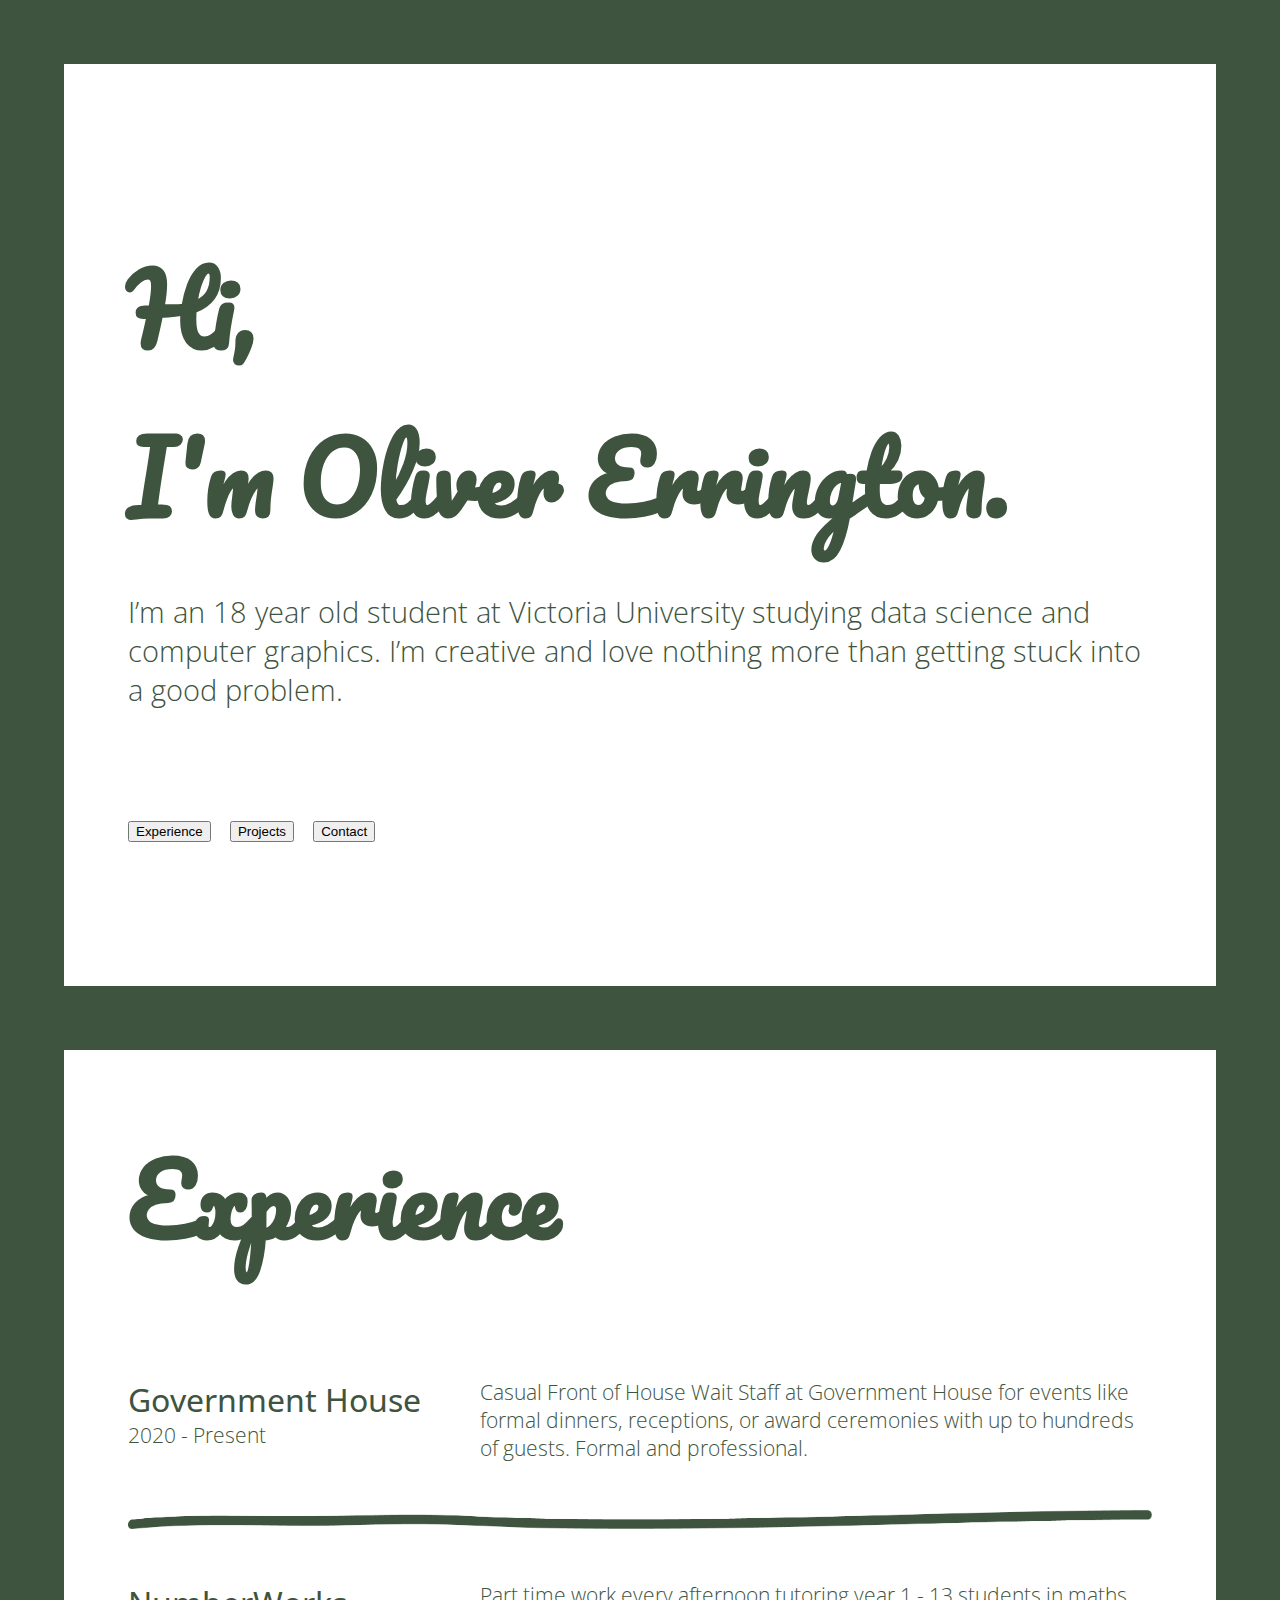
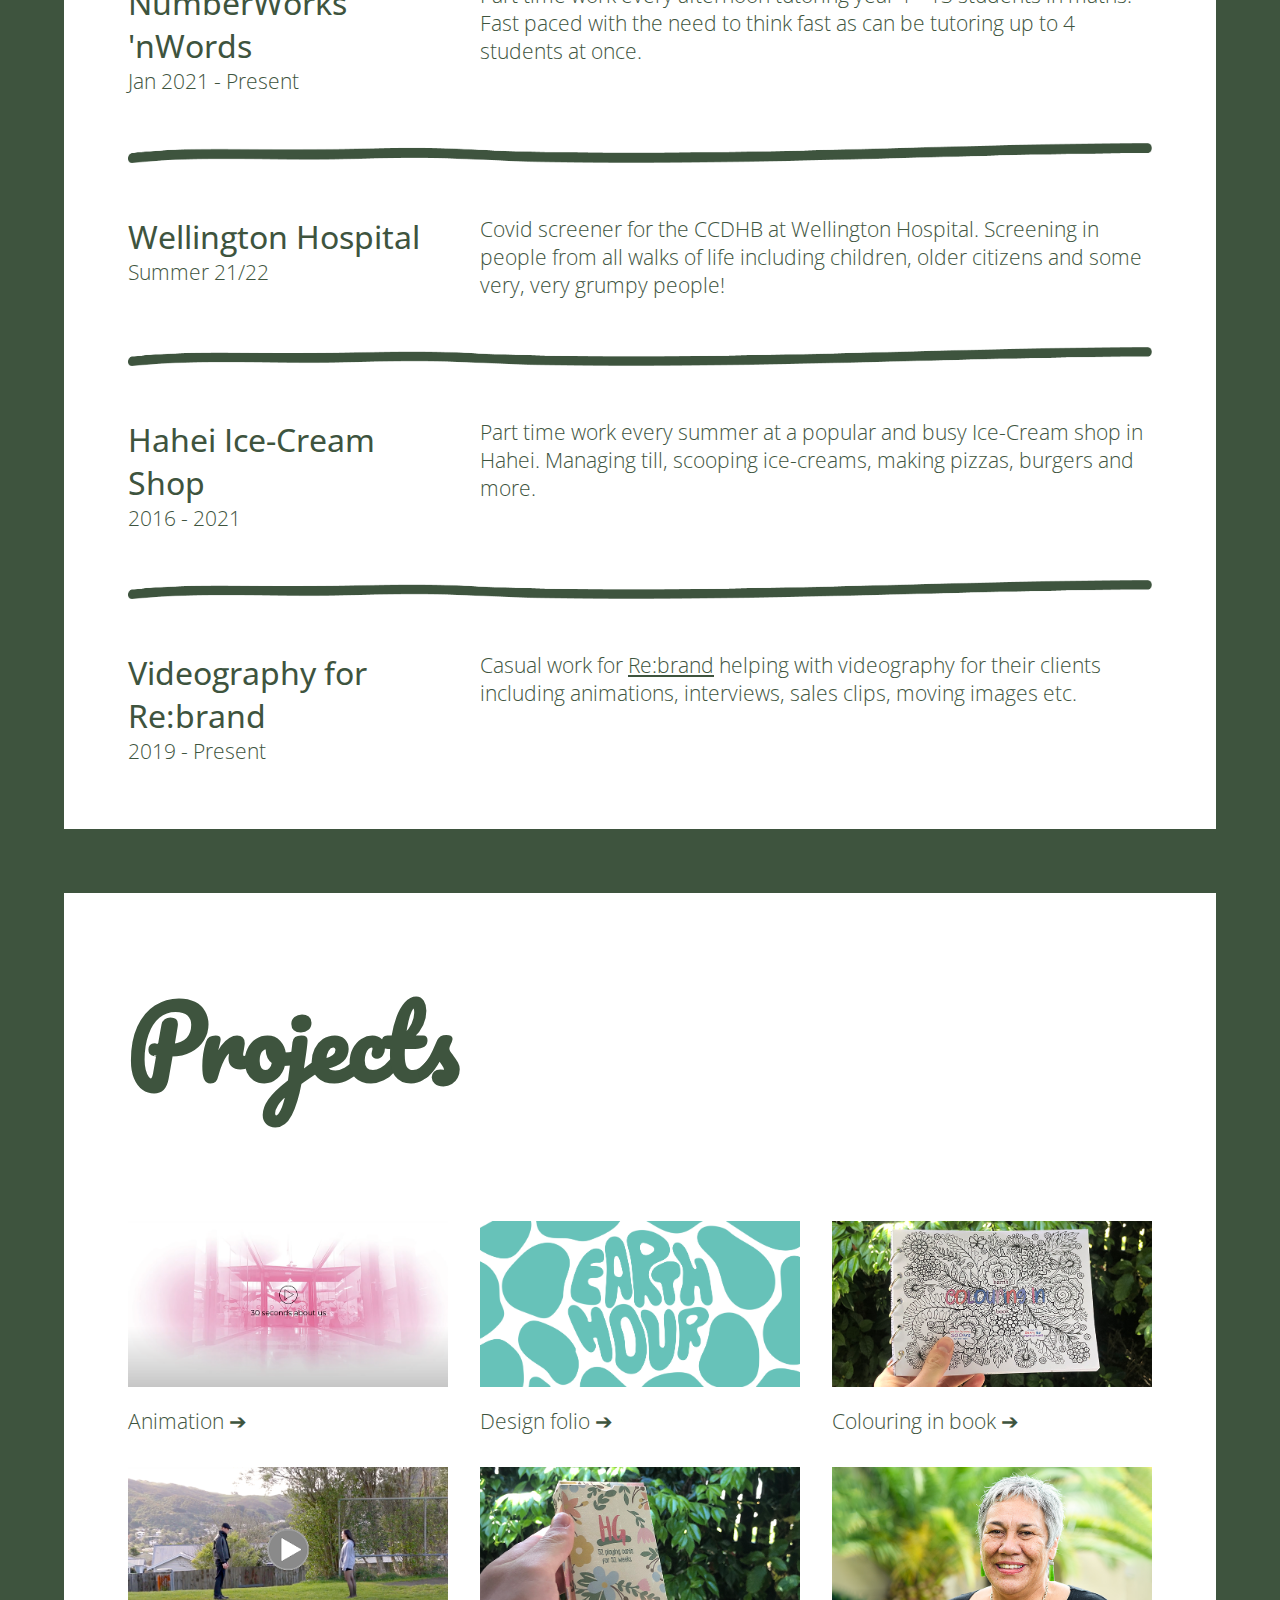
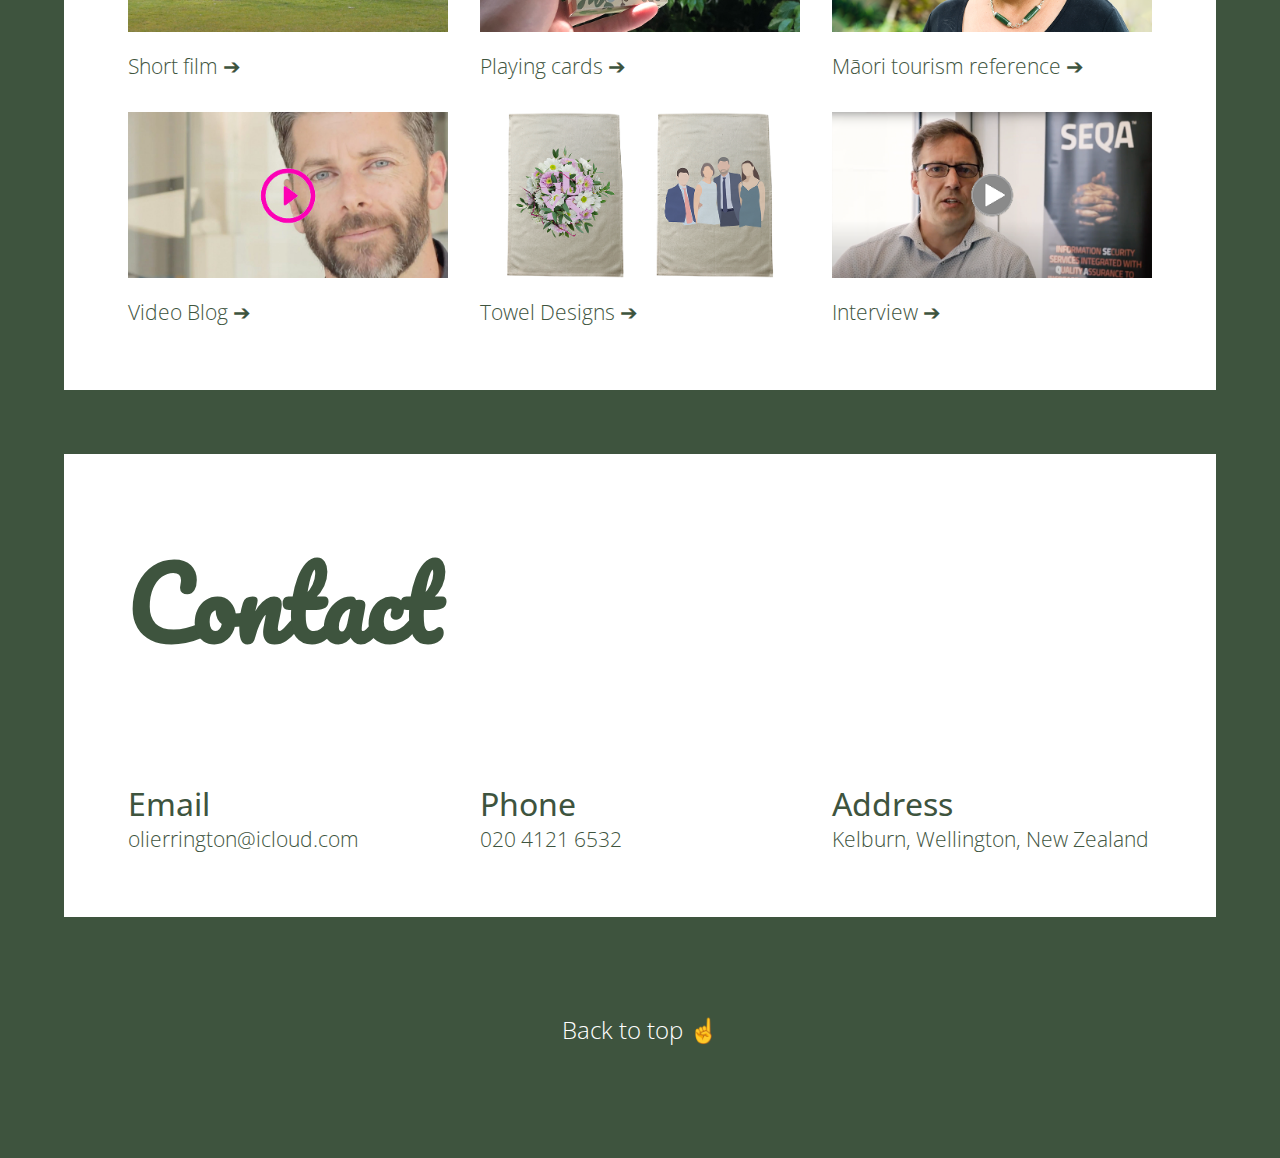
==== index.html @ 55422754 "Update index.html" ====
<!DOCTYPE html>
<html lang="en-nz">

<head>
	<meta charset="utf-8">
	<title>Oliver Errington</title>
	<meta name="author" content="Oliver Errington">
	<meta name="description" content="Oliver Errington's portfolio.">
	<meta name="viewport" content="width=device-width, initial-scale=1.0">
	<link rel="stylesheet" href="style.css">
	<link rel="icon" type="image/png" href="/images/favicon.png">
	<link href="https://fonts.googleapis.com/css2?family=Open+Sans:wght@300;700&family=Pacifico&display=swap" rel="stylesheet">
	<meta name="theme-color" content="#3E543E"/>
</head>

<body #top>
	<div id="intro" class="grid-container">
		<div class="welcome grid-item grid-col-span-3">
			<h1>Hi,<br>I'm Oliver Errington.</h1>
		</div>
		
		<div class="about grid-item grid-col-span-3">
			<h3>I’m an 18 year old student at Victoria University studying data science and computer graphics. I’m creative and love nothing more than getting stuck into a good problem.</h3>
		</div>
		
		<div class="break grid-item grid-col-span-3">
			&nbsp;
		</div>
		
		<div class="buttons grid-item grid-col-span-3">
			<button onclick="window.location.href='#experience'">Experience</button>
			<button onclick="window.location.href='https://olierrington.github.io/#projects'">Projects</button>
			<button onclick="window.location.href='/page2'">Contact</button>
		</div>
		
<!--
		<div class="buttons grid-item grid-col-span-3">
			<a href="#experience"><img alt="Button to Experience" src="images/Asset%201.png"></a>
			<a href="#projects"><img alt="Button to Projects" src="images/Asset%202.png"></a>
			<a href="#contact"><img alt="Button to C" src="images/Asset%203.png"></a>
		</div>
-->
		
		<div class="break grid-item grid-col-span-3">
			&nbsp;
		</div>
		
	</div>
	
	<div id="experience" class="grid-container">
		<div class="title grid-item grid-col-span-3">
			<h1>Experience</h1>
		</div>
		
		<div class="company grid-item">
			<h2>Government House</h2>
			<p>2020 - Present</p>
		</div>
		
		<div class="description grid-item grid-col-span-2">
			<p>Casual Front of House Wait Staff at Government House for events like formal dinners, receptions, or award ceremonies with up to hundreds of guests. Formal and professional.</p>
		</div>
		
		<div class="experience-divider grid-item grid-col-span-3">
			<img src="images/Asset%204.png" alt="">
		</div>
		
		<div class="company grid-item">
			<h2>NumberWorks<wbr>'nWords</h2>
			<p>Jan 2021 - Present</p>
		</div>
		
		<div class="description grid-item grid-col-span-2">
			<p>Part time work every afternoon tutoring year 1 - 13 students in maths. Fast paced with the need to think fast as can be tutoring up to 4 students at once.</p>
		</div>
		
		<div class="experience-divider grid-item grid-col-span-3">
			<img src="images/Asset%204.png" alt="">
		</div>
		
		<div class="company grid-item">
			<h2>Wellington Hospital</h2>
			<p>Summer 21/22</p>
		</div>
		
		<div class="description grid-item grid-col-span-2">
			<p>Covid screener for the CCDHB at Wellington Hospital. Screening in people from all walks of life including children, older citizens and some very, very grumpy people!</p>
		</div>
		
		<div class="experience-divider grid-item grid-col-span-3">
			<img src="images/Asset%204.png" alt="">
		</div>
		
		<div class="company grid-item">
			<h2>Hahei Ice-<wbr>Cream Shop</h2>
			<p>2016 - 2021</p>
		</div>
		
		<div class="description grid-item grid-col-span-2">
			<p>Part time work every summer at a popular and busy Ice-Cream shop in Hahei. Managing till, scooping ice-creams, making pizzas, burgers and more.</p>
		</div>
		
		<div class="experience-divider grid-item grid-col-span-3">
			<img src="images/Asset%204.png" alt="">
		</div>
		
		<div class="company grid-item">
			<h2>Videography for Re:brand</h2>
			<p>2019 - Present</p>
		</div>
		
		<div class="description grid-item grid-col-span-2">
			<p>Casual work for <a href="https://rebrand.co.nz" target="_blank" class="link">Re:brand</a> helping with videography for their clients including animations, interviews, sales clips, moving images etc.</p>
		</div>
		
	</div>
	
	<div id="projects" class="grid-container">
		<div class="title grid-item grid-col-span-3">
			<h1>Projects</h1>
		</div>
		
		<div class="project grid-item" onclick="location.href='animation.html';">
			<img src="images/rebrand/dsafgdsa.png">
			<p>Animation &#10132;</p>
		</div>
		
		<div class="project grid-item" onclick="location.href='design-folio.html';">
			<img src="images/design/Untitled-1-01.png">
			<p>Design folio &#10132;</p>
		</div>
		
		<div class="project grid-item" onclick="location.href='colouring-in-book.html';">
			<img src="images/book/dsfads.png">
			<p>Colouring in book &#10132;</p>
		</div>
		
		<div class="project grid-item" onclick="location.href='short-film.html';">
			<img src="images/film/tfyguhj.png">
			<p>Short film &#10132;</p>
		</div>
		
		<div class="project grid-item" onclick="location.href='playing-cards.html';">
			<img src="images/cards/sdtfdsafas.png">
			<p>Playing cards &#10132;</p>
		</div>
		
		<div class="project grid-item" onclick="location.href='maori-tourism.html';">
			<img src="images/maori/adsfads.png">
			<p>Māori tourism reference &#10132;</p>
		</div>
		
		<div class="project grid-item" onclick="location.href='video-blog.html';">
			<img src="images/blog/ftcygvhjbk.png">
			<p>Video Blog &#10132;</p>
		</div>
		
		<div class="project grid-item" onclick="location.href='towel-designs.html';">
			<img src="images/towels/dhfsga.png">
			<p>Towel Designs &#10132;</p>
		</div>
		
		<div class="project grid-item" onclick="location.href='interview.html';">
			<img src="images/seqa/fdghjk.png">
			<p>Interview &#10132;</p>
		</div>
		
	</div>
	
	<div id="contact" class="grid-container">
		<div class="title grid-item grid-col-span-3">
			<h1>Contact</h1>
		</div>
		
		<div class="contact-item grid-item">
			<h2>Email</h2>
			<a href="mailto:olierrington@icloud.com"><p>olierrington@icloud.com</p></a>
		</div>
		
		<div class="contact-item grid-item">
			<h2>Phone</h2>
			<a href="tel:02041216532"><p>020 4121 6532</p></a>
		</div>
		
		<div class="contact-item grid-item">
			<h2>Address</h2>
			<a href="https://maps.google.com/maps?q=Kelburn,+Wellington"><p>Kelburn, Wellington, New Zealand</p></a>
		</div>
		
		
		
	</div>
	
	<footer>
		<div>
			<a href="#top"><p>Back to top &#9757;</p></a>
		</div>
	</footer>
</body>

</html>
---- style.css ----
:root {
	--accent-color: #3E543E;
}

* {
	scroll-behavior: smooth;
	margin: 0;
	box-sizing: border-box;
}

body {
	background-color: var(--accent-color);
	padding: 4rem;
}

h2, h3, p {
	font-family: 'Open Sans', sans-serif;
}

h1, h2, h3, p {
	color: var(--accent-color);
}

h1 {
	font-size: 3.5rem;
	margin: 0;
	font-family: 'Pacifico', cursive;
}

h2 {
	font-size: 2rem;
	font-weight: 450;
	
}

h3 {
	font-size: 1.8rem;
	font-weight: 300;
}

p {
	font-size: 1.3rem;
	font-weight: 300;
}

a {
	text-decoration: none;
}

.link {
	text-decoration: underline;
	color: var(--accent-color);
}

.grid-container {
	background-color: white;
	margin: 0 auto 4rem auto;
	display: grid;
	padding: 4rem;
	gap: 2rem;
	max-width: 150rem;
}

.welcome {
	padding-top: 6rem;
}

.buttons {
	display: flex;
	flex-direction: column;
	gap: 1.2rem;
}

.buttons img {
	width: 12rem;
	transition: transform 0.1s ease-in-out 10ms;
}

.buttons img:hover {
	transform: translateY(-0.8rem);
}

.break {
	height: 3rem;
}

.title {
	padding-bottom: 4rem;
}

.experience-divider img {
	padding: 1rem 0 1rem 0;
	width: 100%;
}

.project {
	transition: transform 0.1s ease-in-out 10ms;
}

.project:hover {
	transform: scale(1.05);
	cursor: pointer;
}

.project img, .project-page img {
	width: 100%;
	transition: transform 0.1s ease-in-out 10ms;
}

.project-page img:hover {
	transform: scale(1.05);
}

.project p {
	margin-top: 1rem;
}


footer {
	text-align: center;
}

footer p {
	color: white;
	font-size: 1.5rem;
	padding: 2rem 0 3rem 0;
}

@media only screen and (min-width: 60rem) {
	.grid-container {
		grid-template-columns: 1fr 1fr 1fr;
	}
	
	.grid-col-span-2 {
		grid-column: span 2;
	}

	.grid-col-span-3 {
		grid-column: span 3;
	}
	
	.grid-row-span-2 {
		grid-row: span 2;
	}
	
	h1 {
		font-size: 6rem;
	}
	
	.buttons {
		flex-direction: row;
	}
	
}

@media only screen and (max-width: 36.25rem) {
	body {
		padding: 1.5rem;
	}
	
	h1 {
		font-size: 3rem;
	}
	
	h3 {
		font-size: 1.5rem;
	}
	
	p {
		font-size: 1.1rem;
	}
	
	.grid-container {
		padding: 1.5rem;
		margin: 0 auto 1.5rem auto;
	}
}
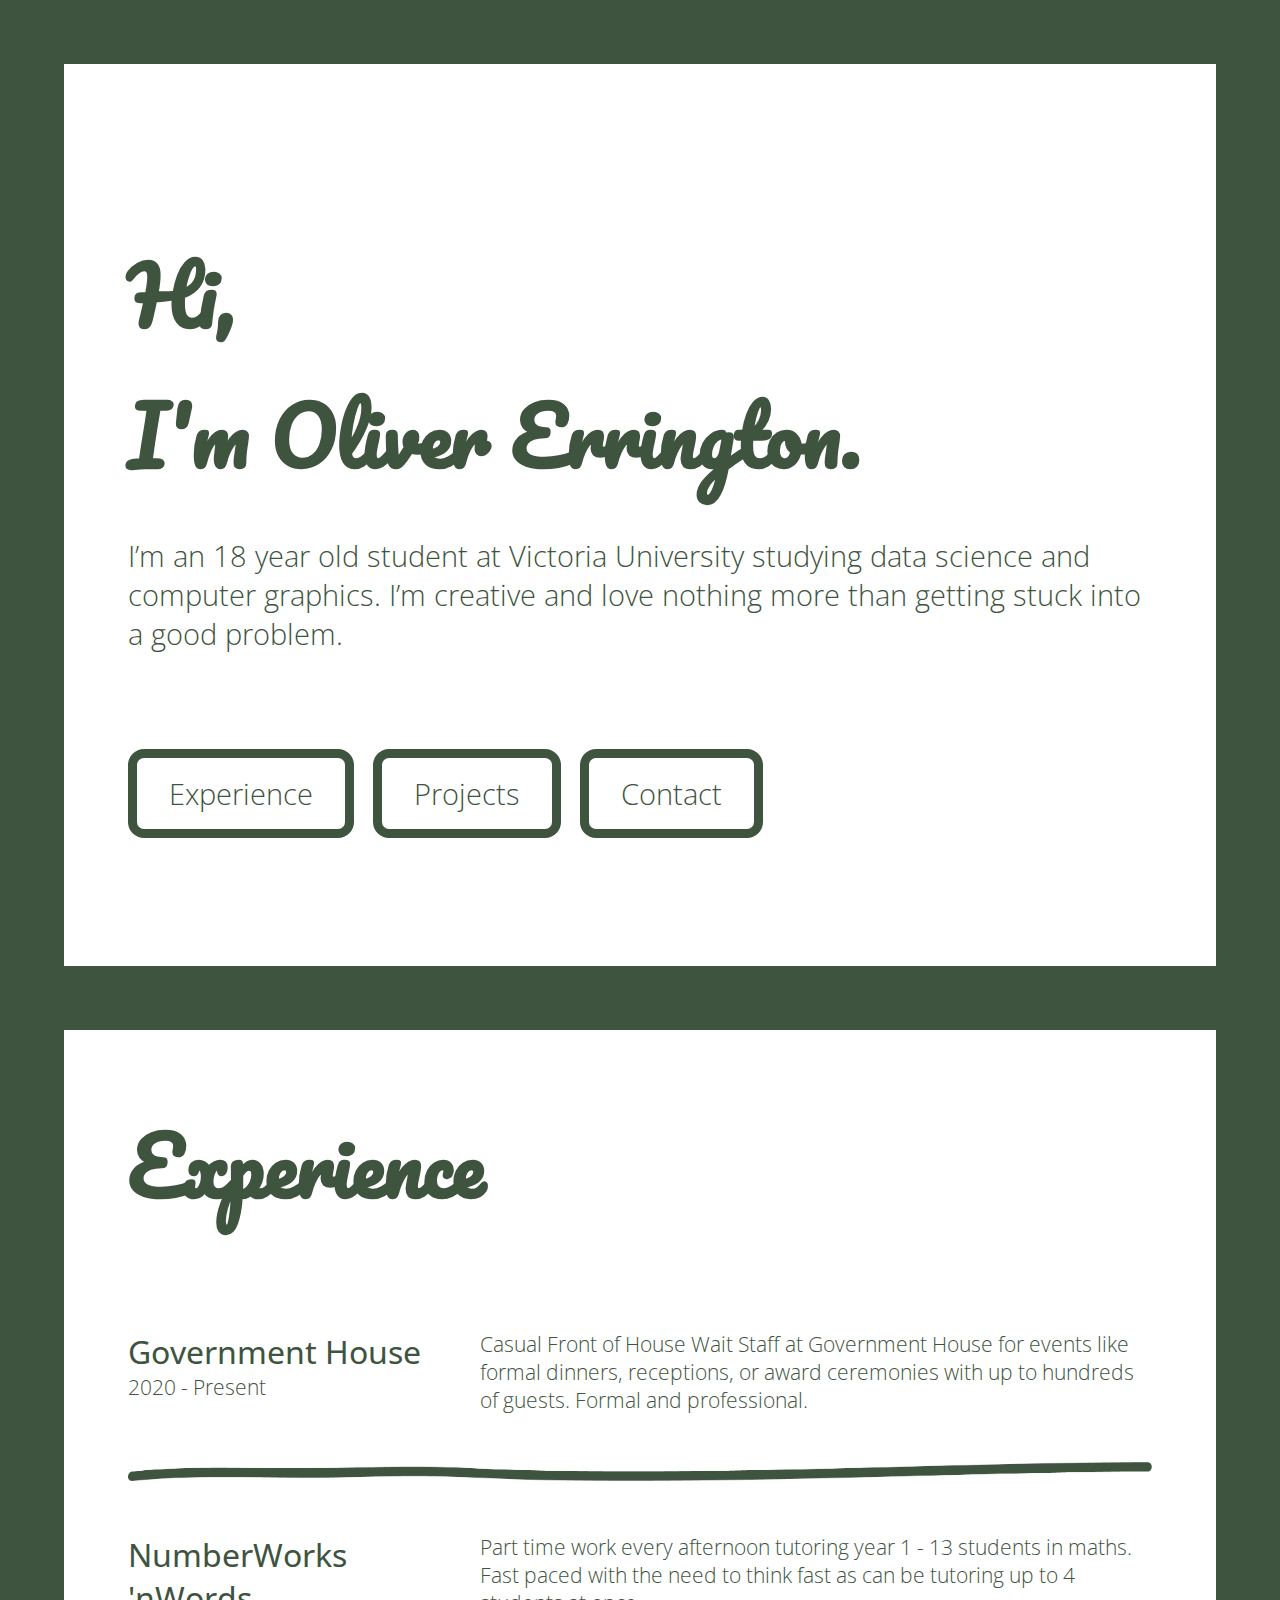
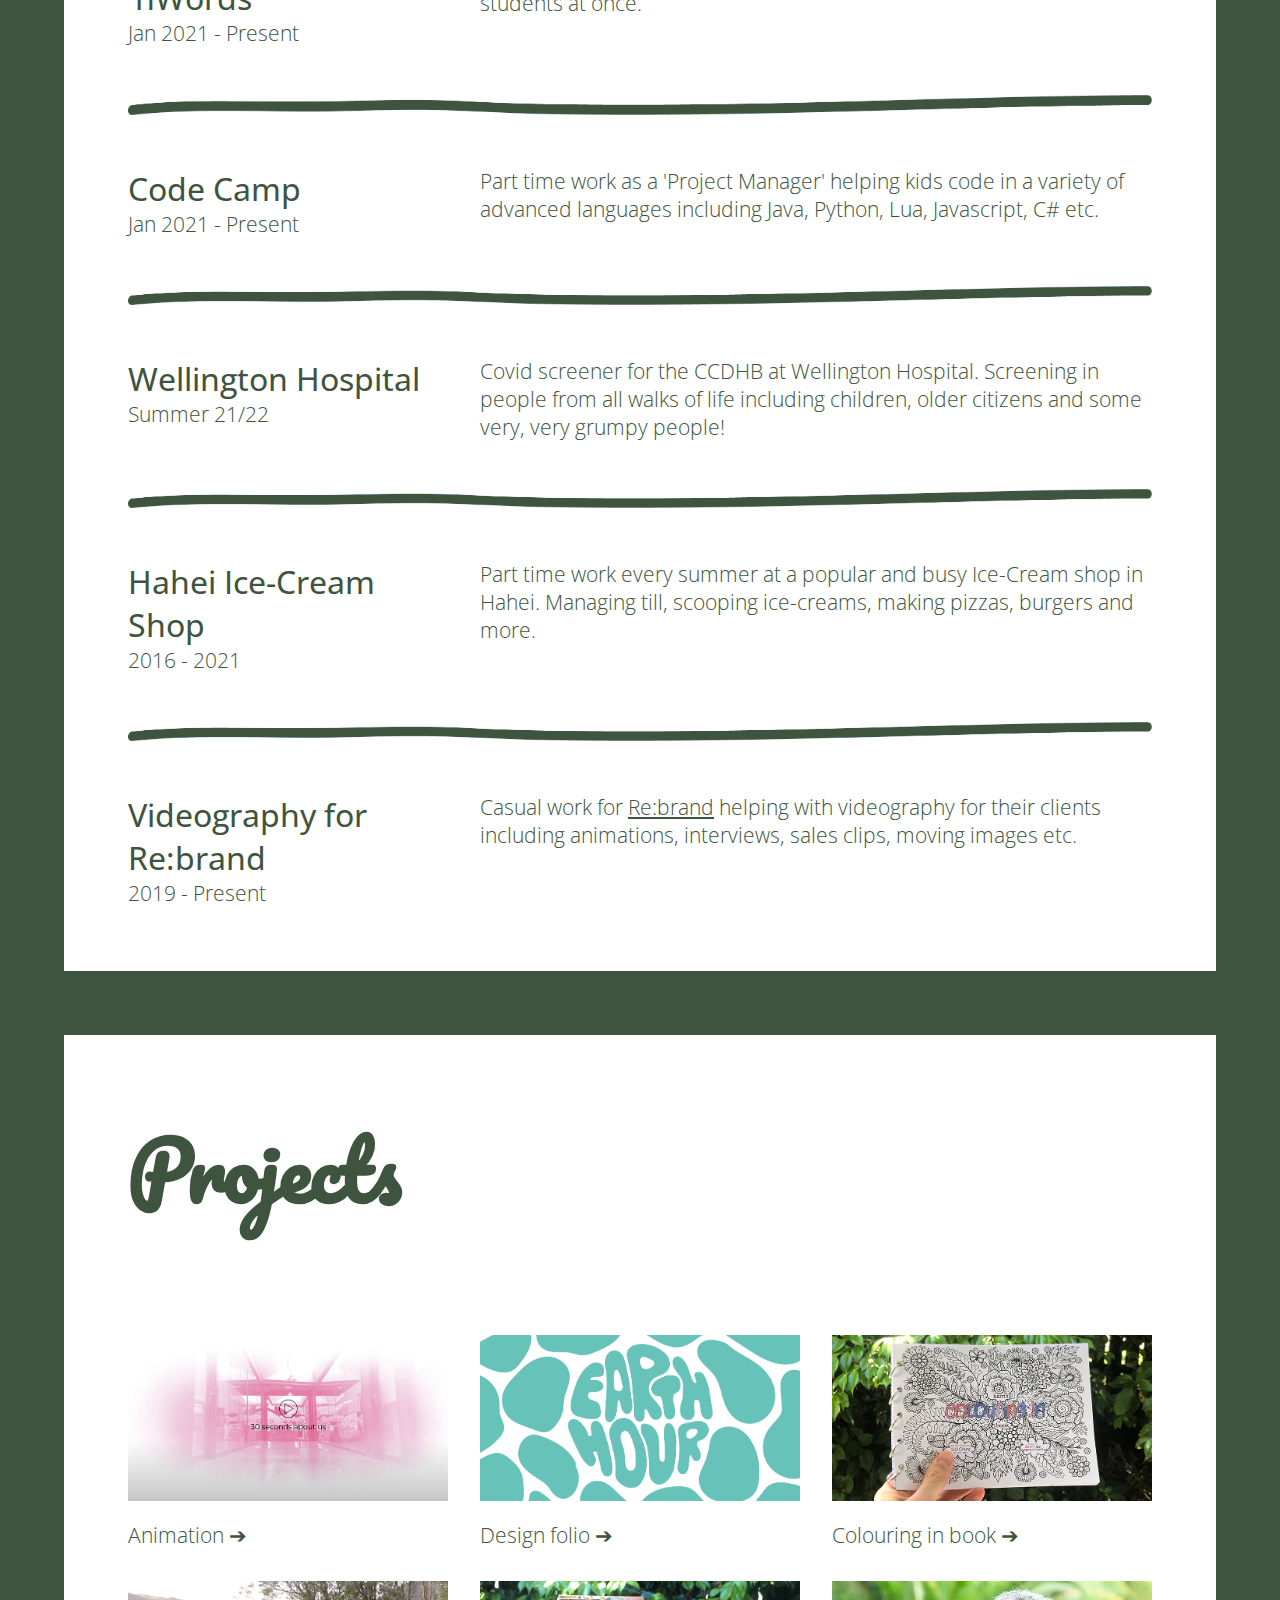
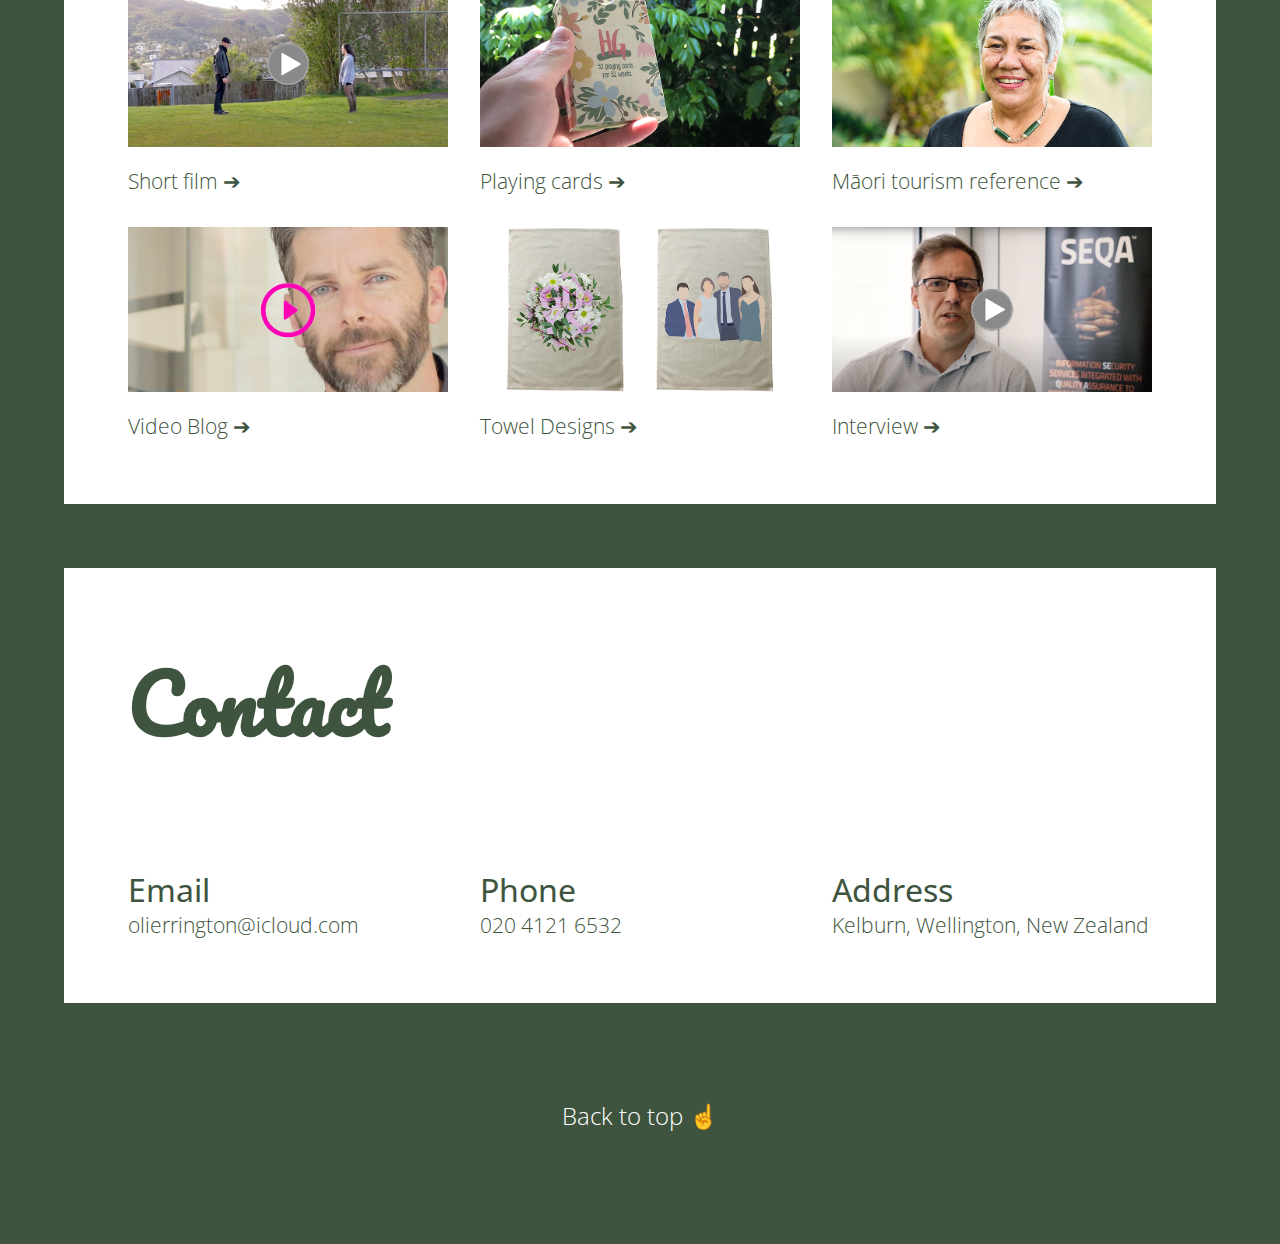
==== commit a4bf2729: "Update index.html" ====
--- a/index.html
+++ b/index.html
@@ -29,8 +29,8 @@
 		
 		<div class="buttons grid-item grid-col-span-3">
 			<button onclick="window.location.href='#experience'">Experience</button>
-			<button onclick="window.location.href='https://olierrington.github.io/#projects'">Projects</button>
-			<button onclick="window.location.href='/page2'">Contact</button>
+			<button onclick="window.location.href='#projects'">Projects</button>
+			<button onclick="window.location.href='#contact'">Contact</button>
 		</div>
 		
 <!--
@@ -79,6 +79,19 @@
 		</div>
 		
 		<div class="company grid-item">
+			<h2>Code Camp</h2>
+			<p>Jan 2021 - Present</p>
+		</div>
+		
+		<div class="description grid-item grid-col-span-2">
+			<p>Part time work as a 'Project Manager' helping kids code in a variety of advanced languages including Java, Python, Lua, Javascript, C# etc.</p>
+		</div>
+		
+		<div class="experience-divider grid-item grid-col-span-3">
+			<img src="images/Asset%204.png" alt="">
+		</div>
+		
+		<div class="company grid-item">
 			<h2>Wellington Hospital</h2>
 			<p>Summer 21/22</p>
 		</div>
--- a/style.css
+++ b/style.css
@@ -13,7 +13,7 @@
 	padding: 4rem;
 }
 
-h2, h3, p {
+h2, h3, p, button {
 	font-family: 'Open Sans', sans-serif;
 }
 
@@ -22,7 +22,7 @@
 }
 
 h1 {
-	font-size: 3.5rem;
+	font-size: 4rem;
 	margin: 0;
 	font-family: 'Pacifico', cursive;
 }
@@ -33,7 +33,7 @@
 	
 }
 
-h3 {
+h3, button {
 	font-size: 1.8rem;
 	font-weight: 300;
 }
@@ -65,6 +65,16 @@
 	padding-top: 6rem;
 }
 
+button {
+	background-color: white;
+	color: var(--accent-color);
+	padding: 1rem 2rem;
+	border-radius: 1rem;
+	border: 0.6rem solid var(--accent-color);
+	cursor: pointer;
+	
+}
+
 .buttons {
 	display: flex;
 	flex-direction: column;
@@ -76,12 +86,12 @@
 	transition: transform 0.1s ease-in-out 10ms;
 }
 
-.buttons img:hover {
+button:hover {
 	transform: translateY(-0.8rem);
 }
 
 .break {
-	height: 3rem;
+	height: 2rem;
 }
 
 .title {
@@ -144,7 +154,7 @@
 	}
 	
 	h1 {
-		font-size: 6rem;
+		font-size: 5rem;
 	}
 	
 	.buttons {
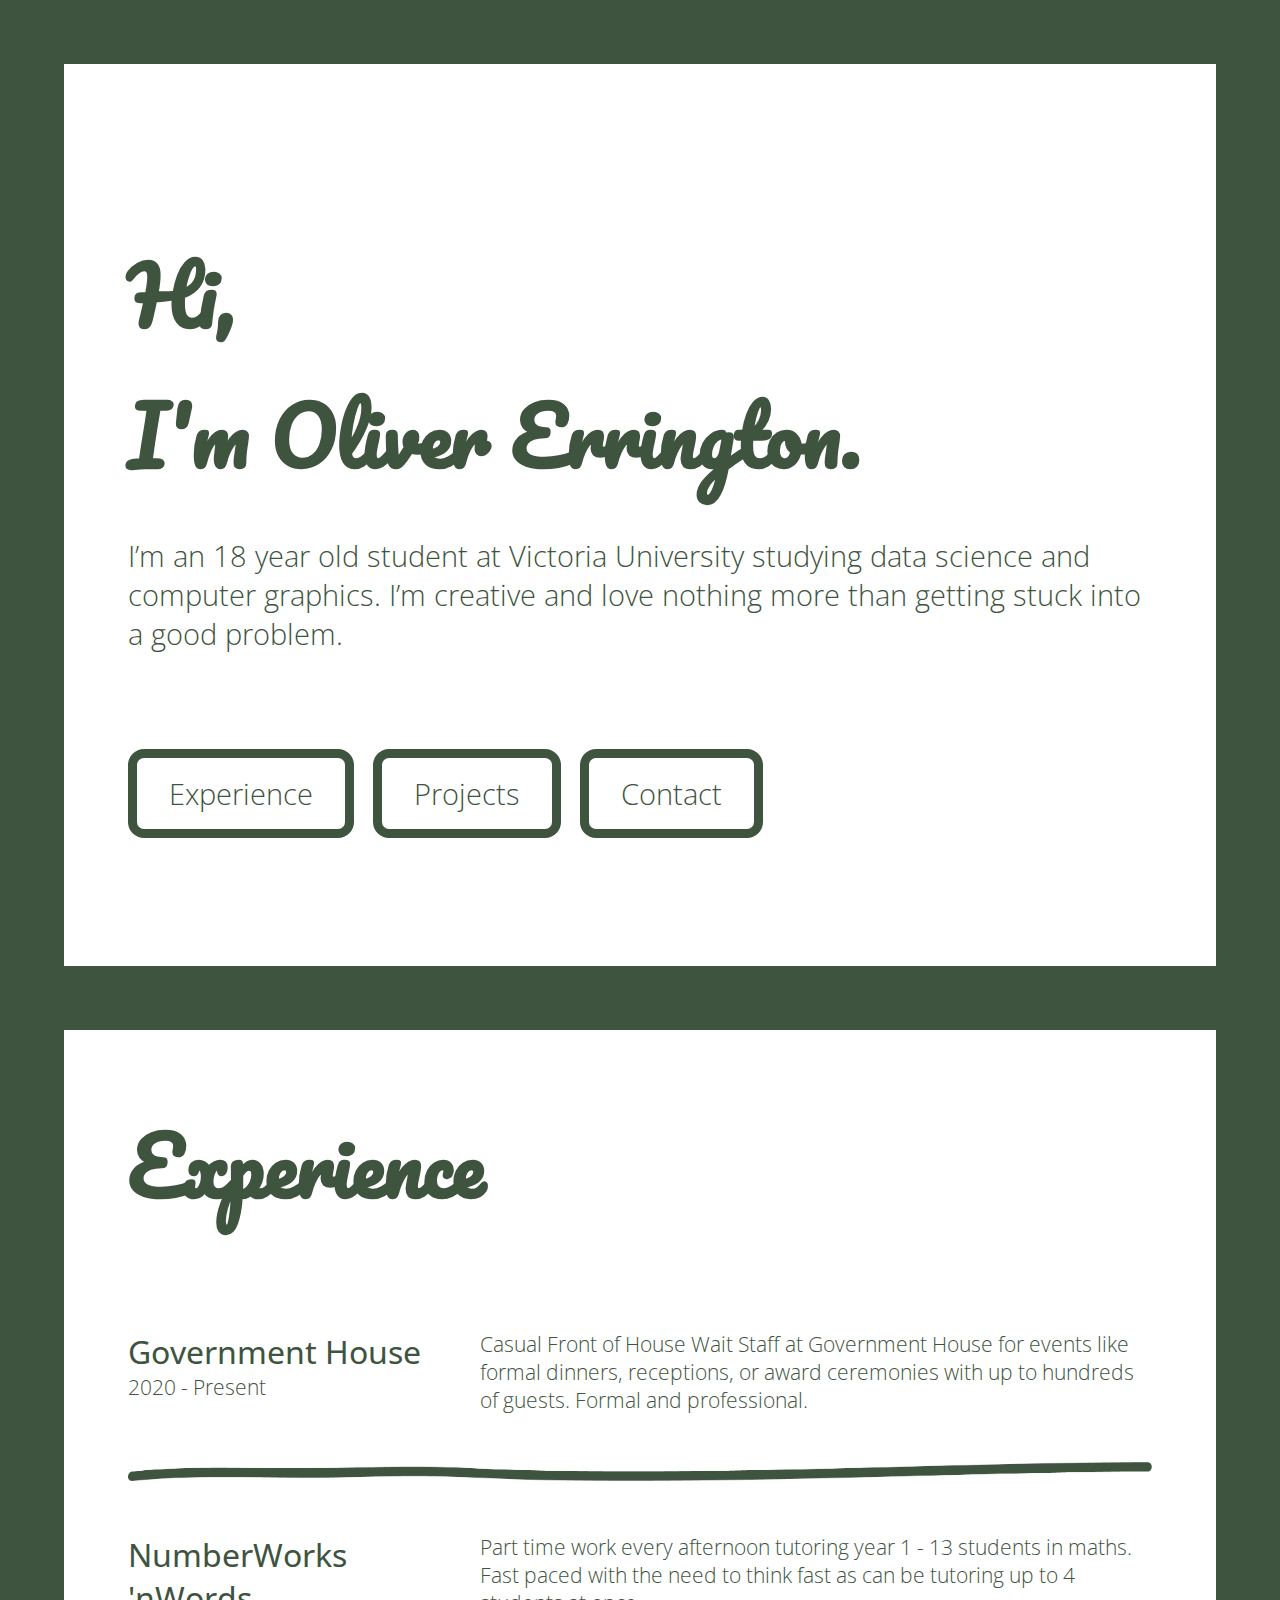
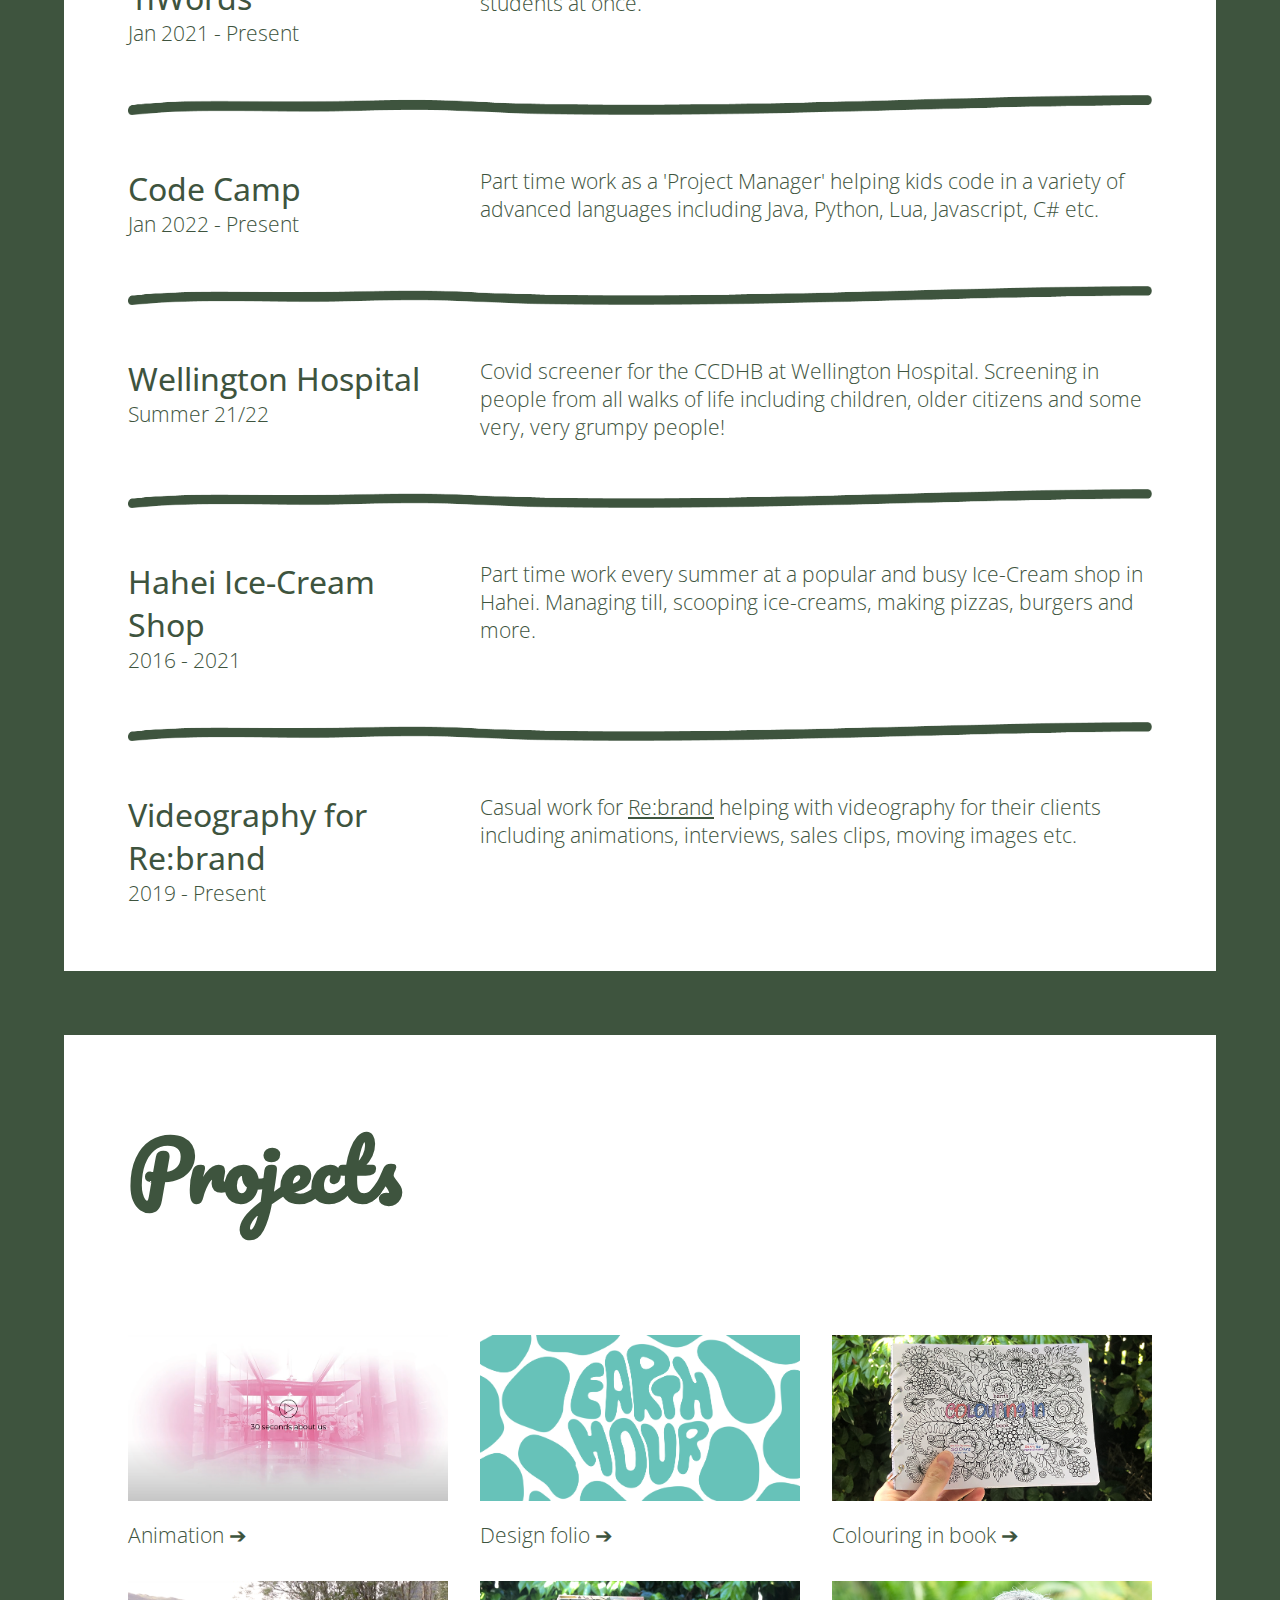
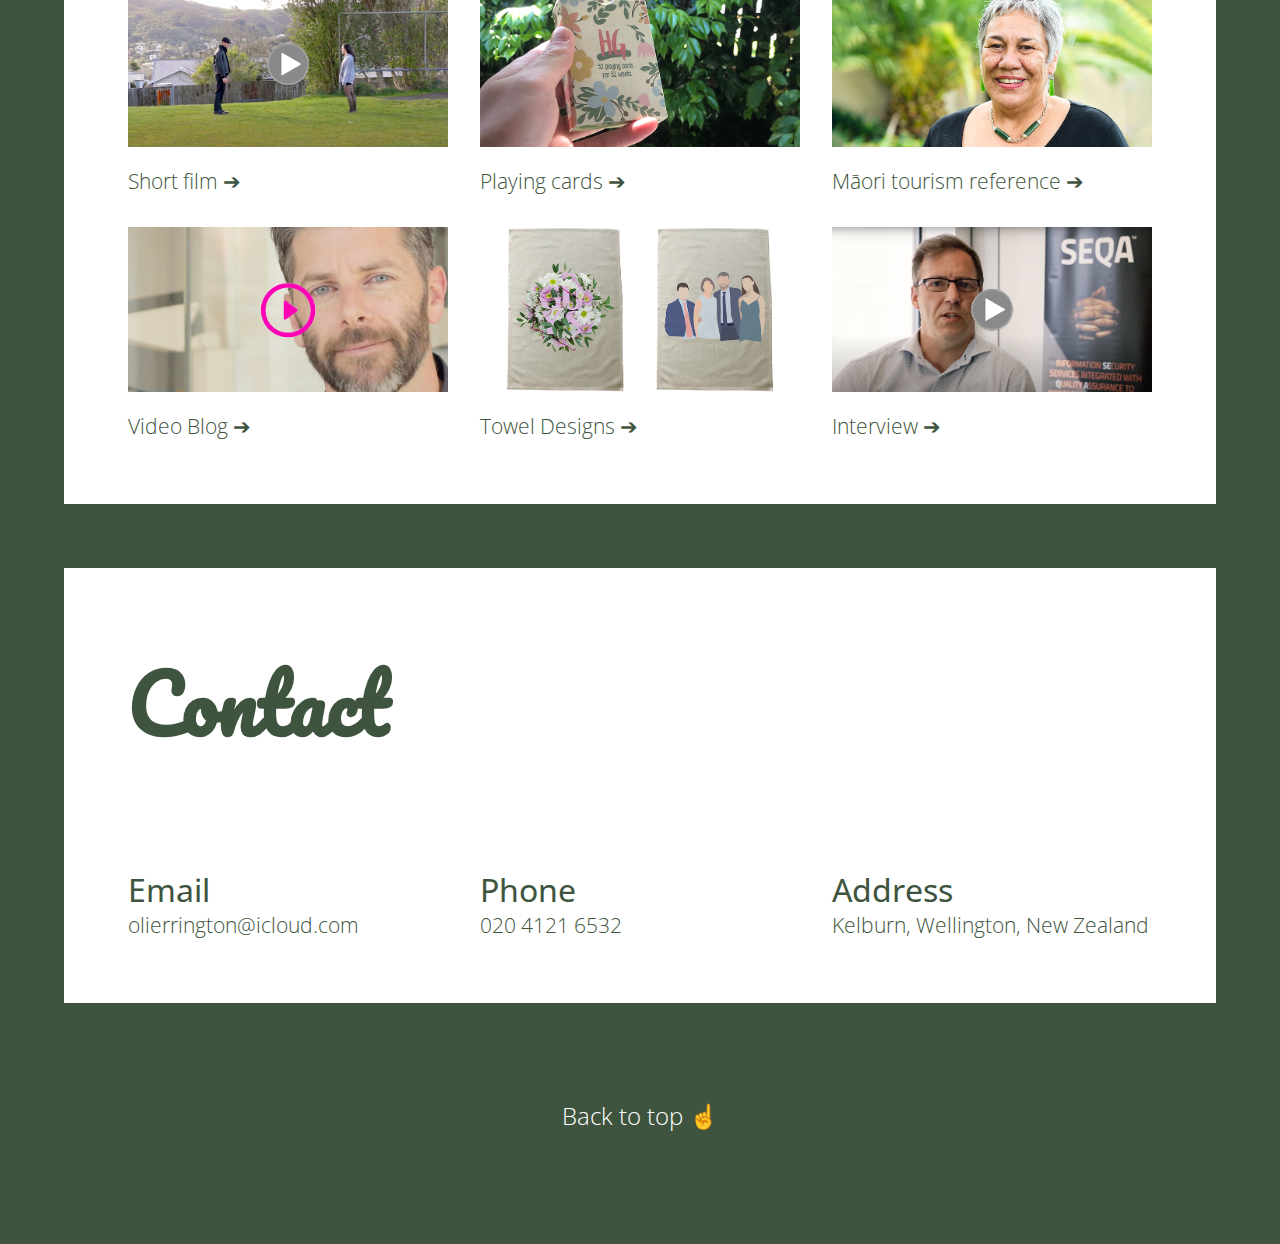
==== commit 938a96b3: "Update index.html" ====
--- a/index.html
+++ b/index.html
@@ -80,7 +80,7 @@
 		
 		<div class="company grid-item">
 			<h2>Code Camp</h2>
-			<p>Jan 2021 - Present</p>
+			<p>Jan 2022 - Present</p>
 		</div>
 		
 		<div class="description grid-item grid-col-span-2">
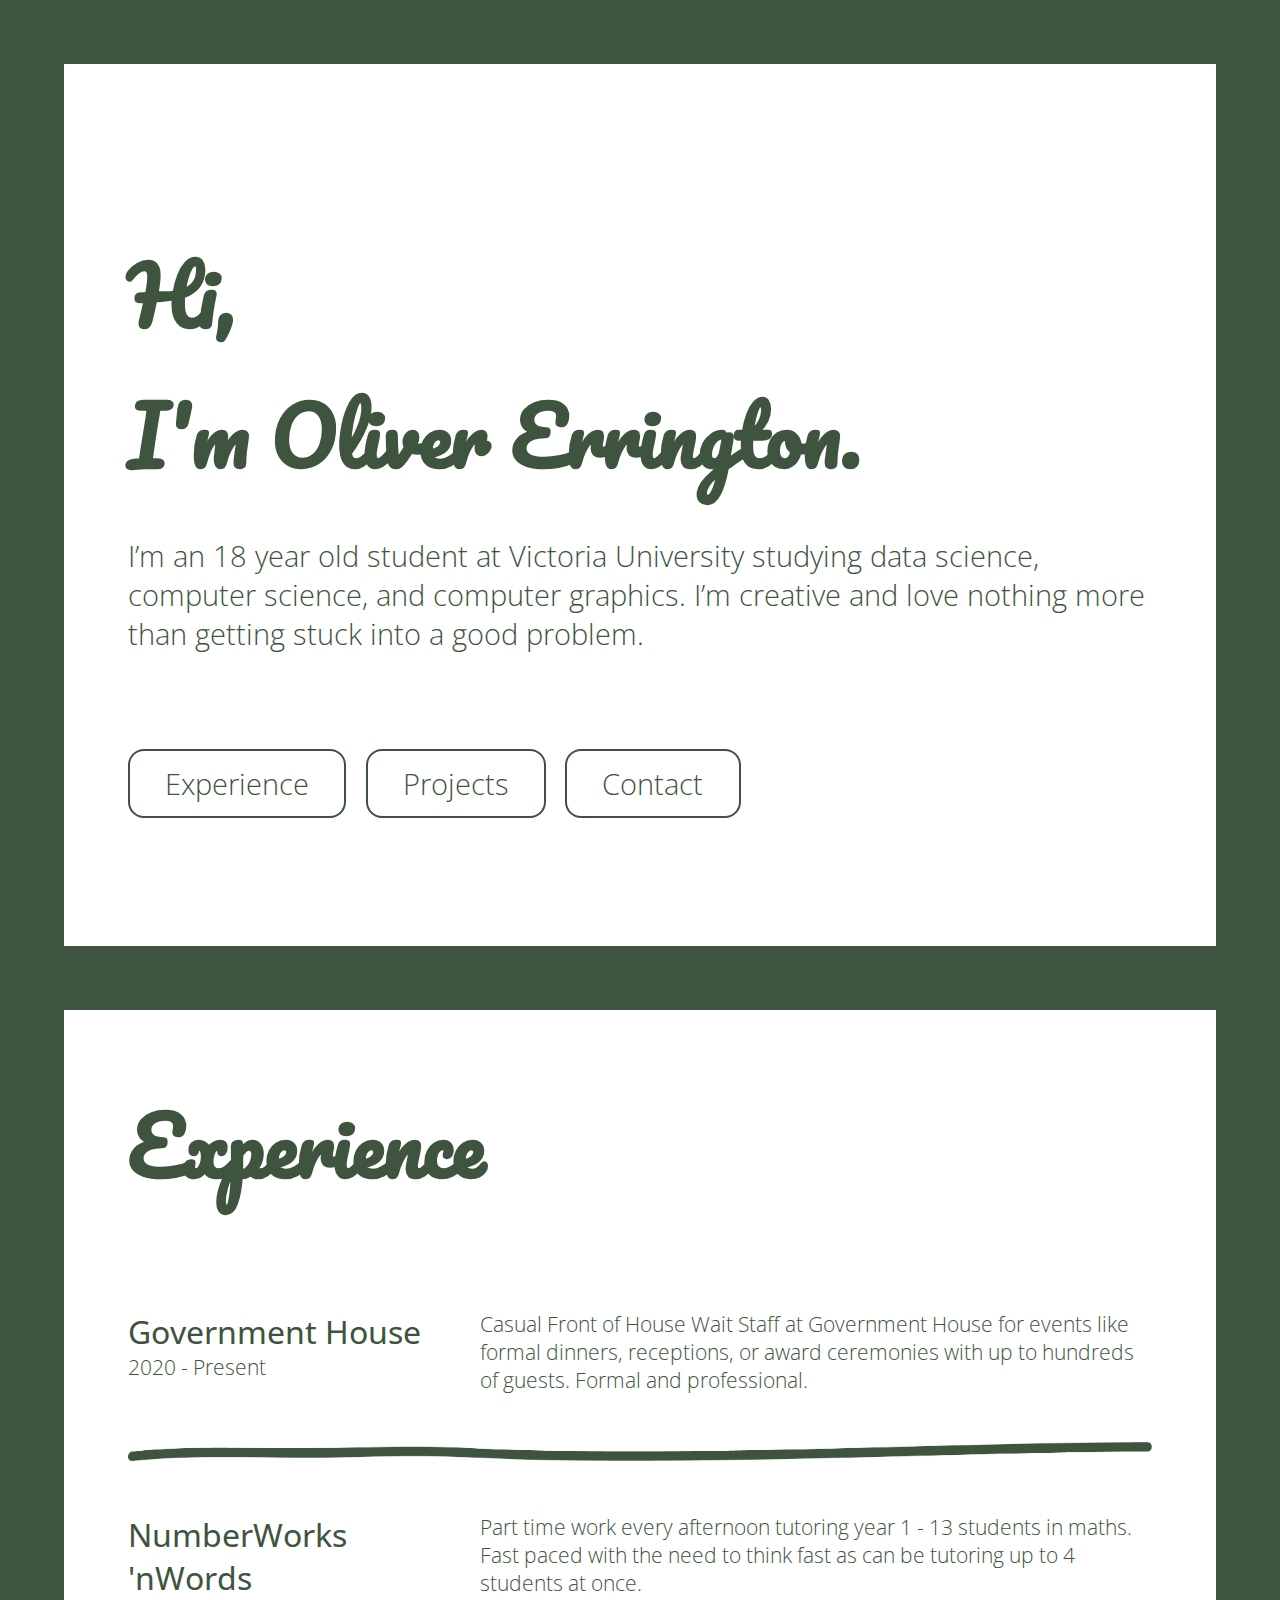
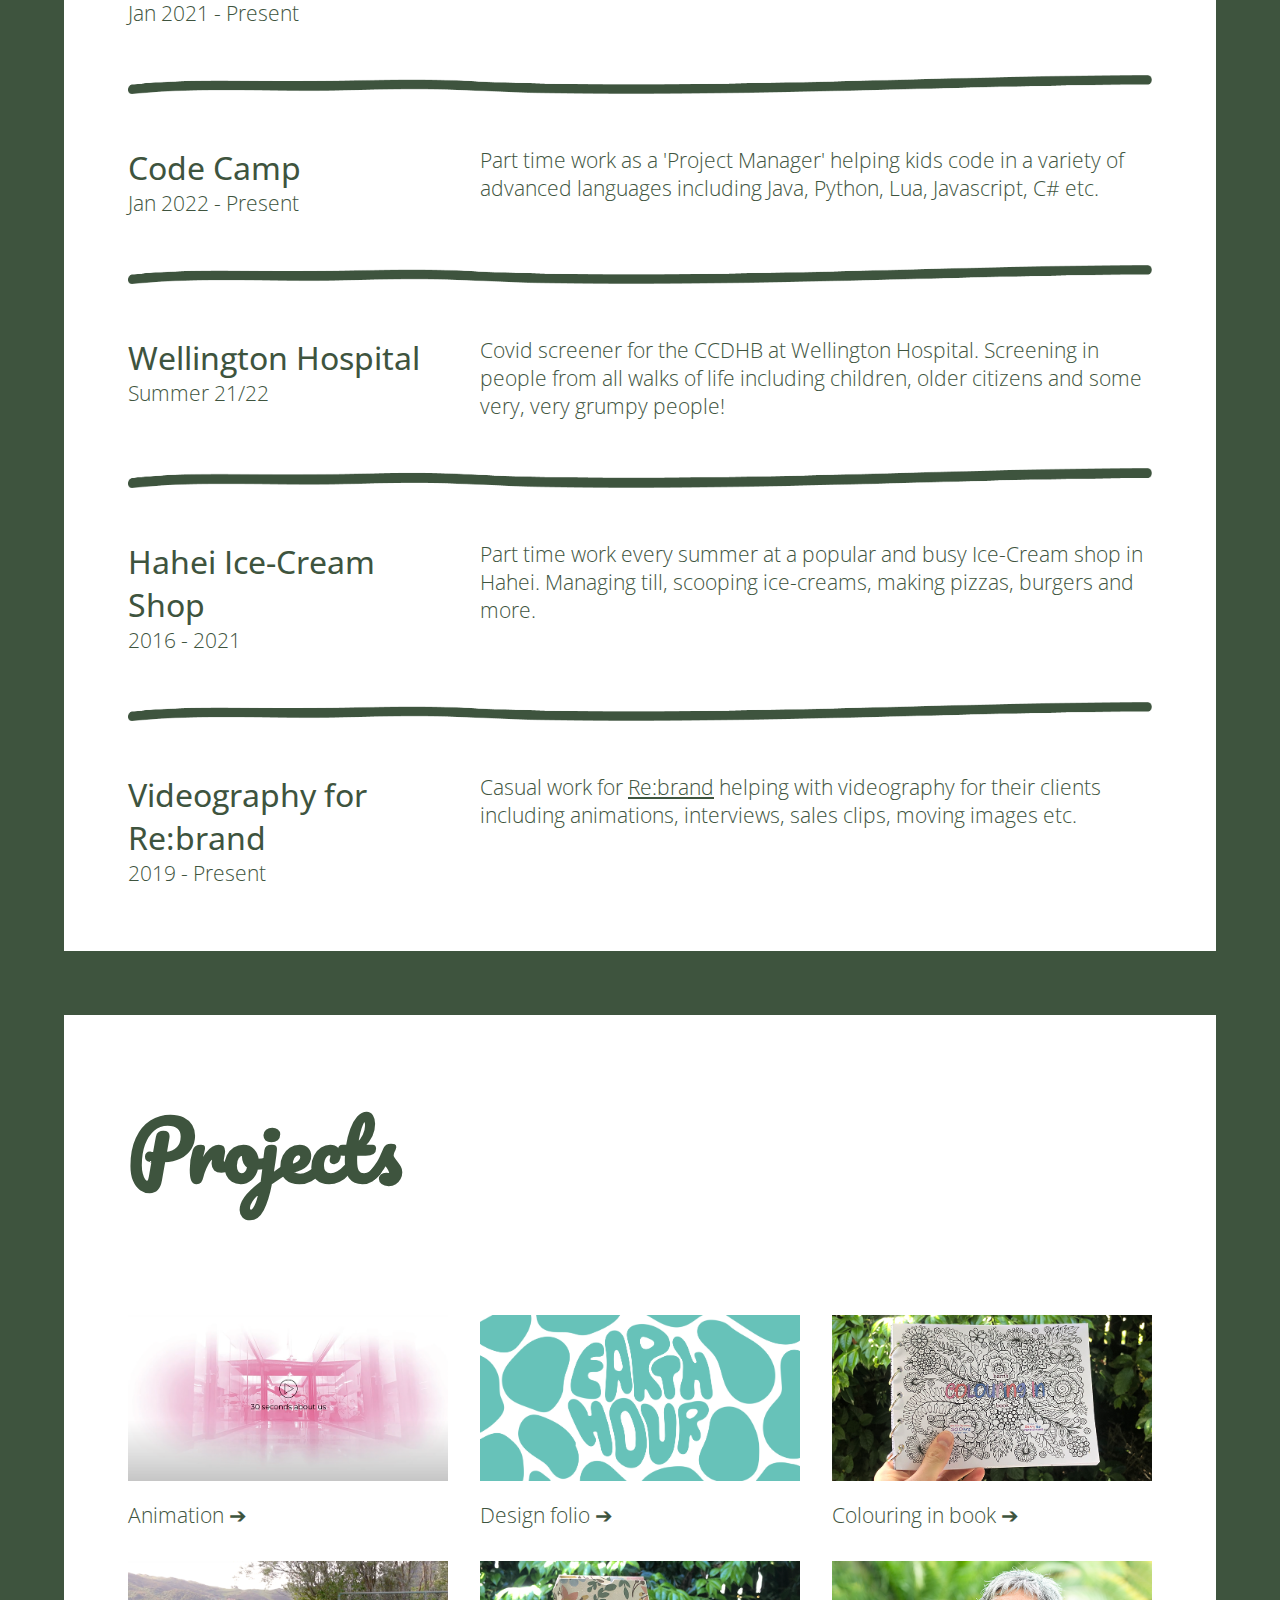
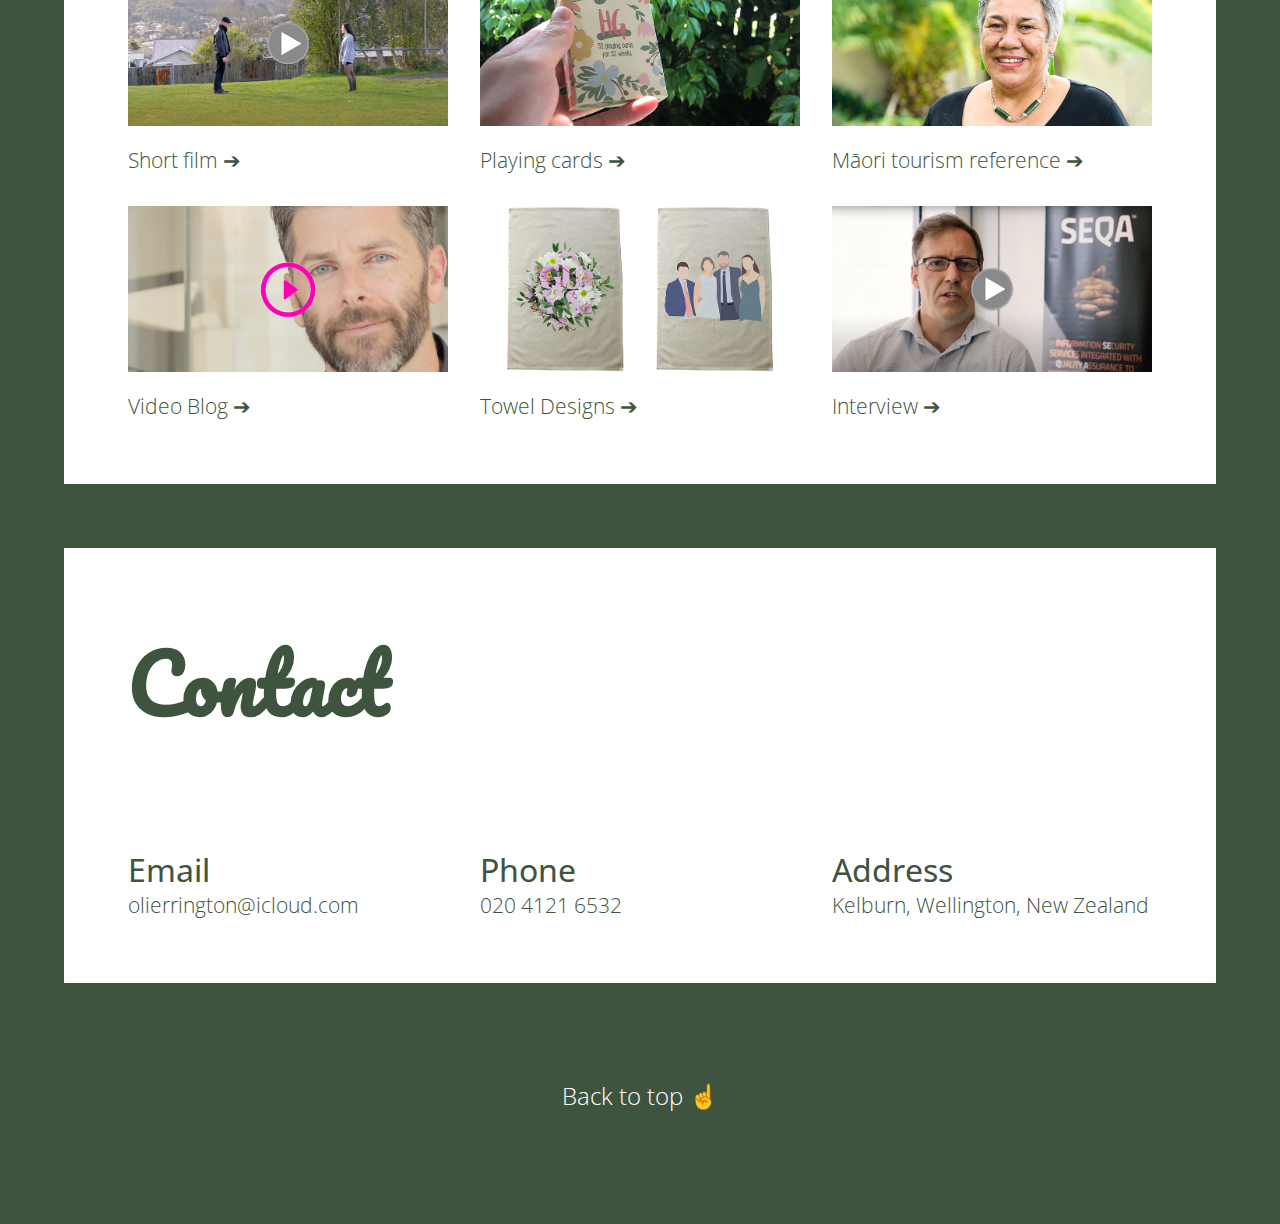
==== commit e0f3c131: "Update index.html" ====
--- a/index.html
+++ b/index.html
@@ -20,7 +20,7 @@
 		</div>
 		
 		<div class="about grid-item grid-col-span-3">
-			<h3>I’m an 18 year old student at Victoria University studying data science and computer graphics. I’m creative and love nothing more than getting stuck into a good problem.</h3>
+			<h3>I’m an 18 year old student at Victoria University studying data science, computer science, and computer graphics. I’m creative and love nothing more than getting stuck into a good problem.</h3>
 		</div>
 		
 		<div class="break grid-item grid-col-span-3">
--- a/style.css
+++ b/style.css
@@ -68,10 +68,11 @@
 button {
 	background-color: white;
 	color: var(--accent-color);
-	padding: 1rem 2rem;
+	padding: 0.8rem 2.2rem;
 	border-radius: 1rem;
-	border: 0.6rem solid var(--accent-color);
+	border: 0.15rem solid var(--accent-color);
 	cursor: pointer;
+	transition: transform 0.1s ease-in-out 10ms;
 	
 }
 
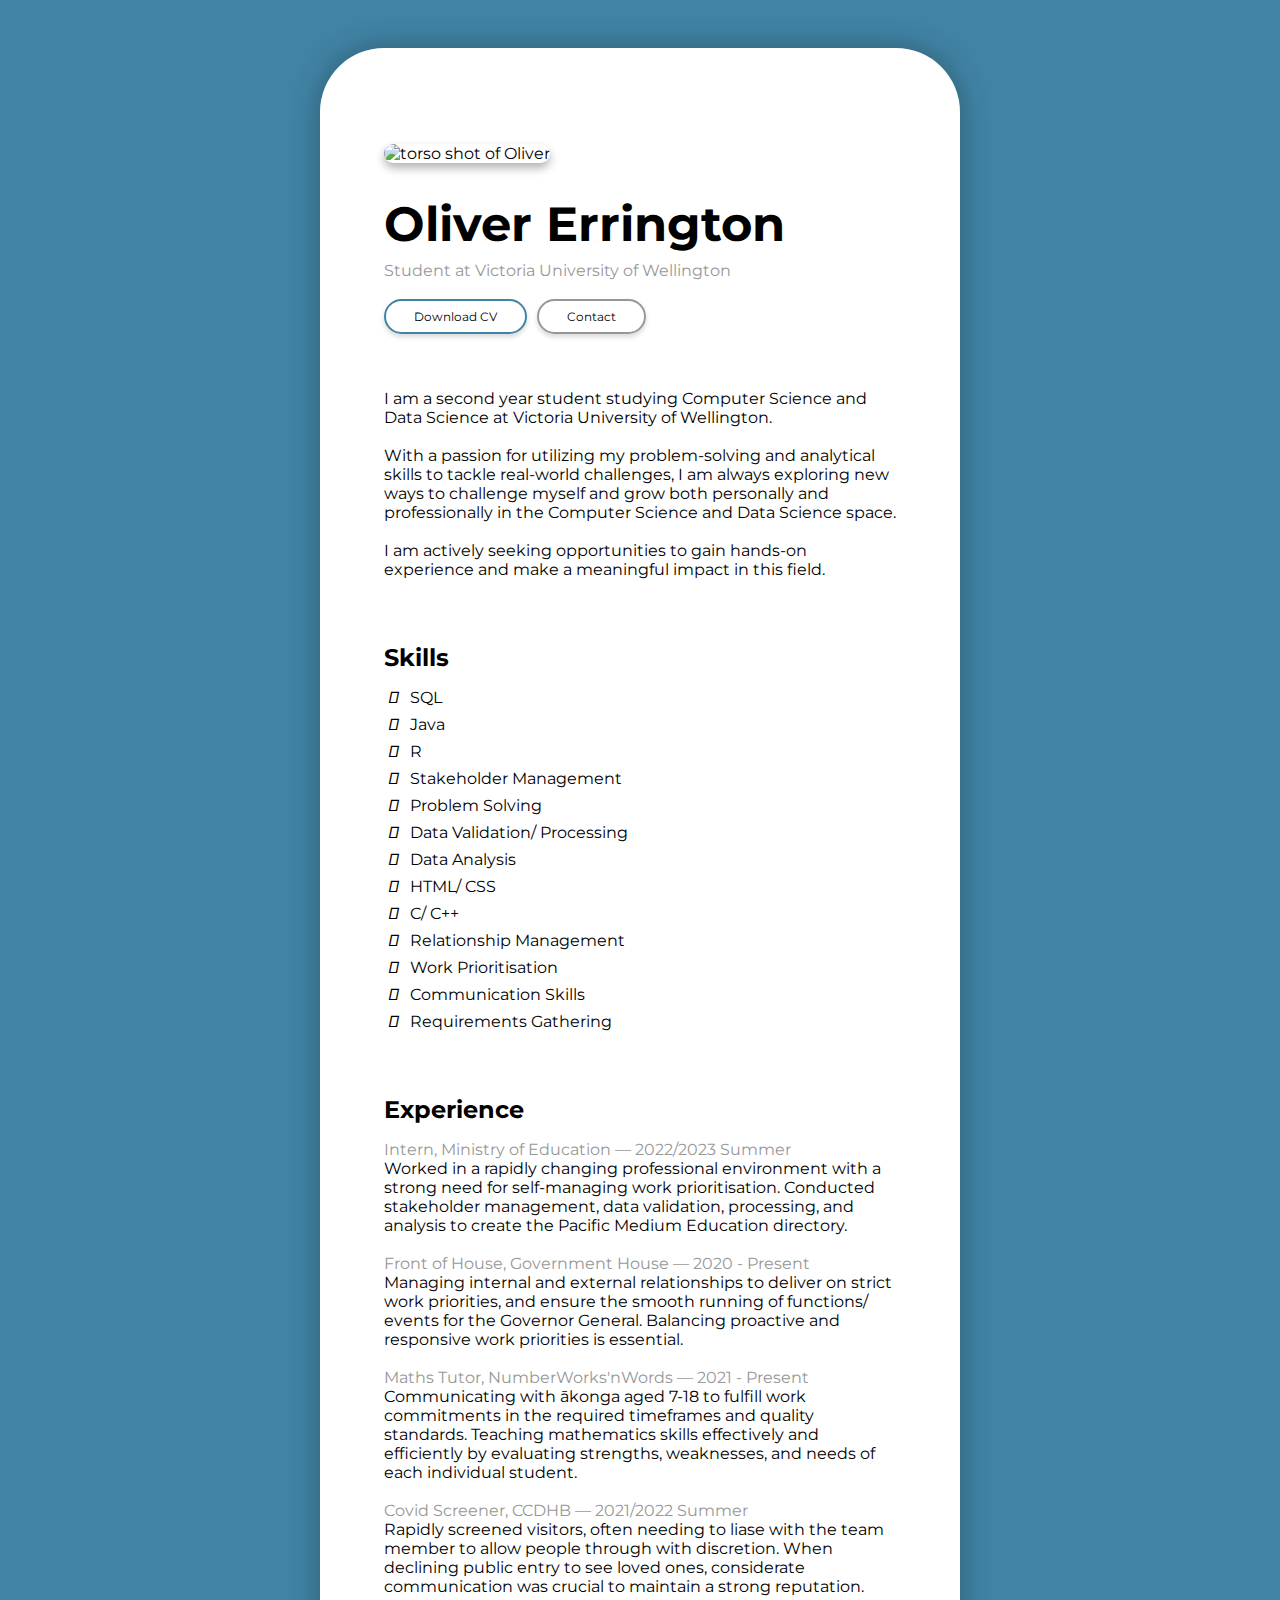
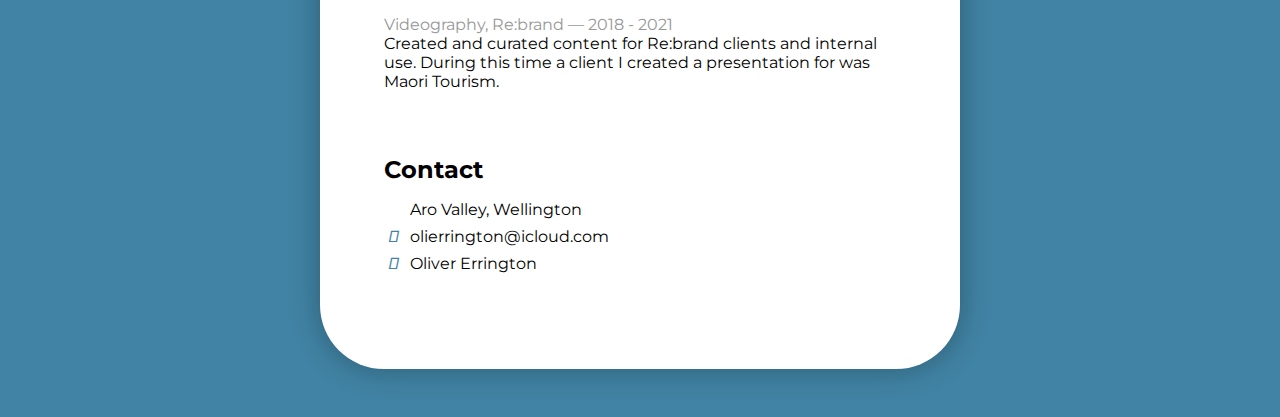
==== commit 960e59c0: "update skills" ====
--- a/index.html
+++ b/index.html
@@ -1,214 +1,164 @@
 <!DOCTYPE html>
-<html lang="en-nz">
-
+<html lang="en">
 <head>
-	<meta charset="utf-8">
-	<title>Oliver Errington</title>
-	<meta name="author" content="Oliver Errington">
-	<meta name="description" content="Oliver Errington's portfolio.">
-	<meta name="viewport" content="width=device-width, initial-scale=1.0">
-	<link rel="stylesheet" href="style.css">
-	<link rel="icon" type="image/png" href="/images/favicon.png">
-	<link href="https://fonts.googleapis.com/css2?family=Open+Sans:wght@300;700&family=Pacifico&display=swap" rel="stylesheet">
-	<meta name="theme-color" content="#3E543E"/>
+    <meta charset="UTF-8">
+    <meta name="viewport" content="width=device-width, initial-scale=1.0">
+    <title>Oliver Errington</title>
+    <link rel="stylesheet" href="style.css">
+    <link href="https://fonts.googleapis.com/css2?family=Montserrat:wght@400;700&display=swap" rel="stylesheet">
+    <link rel="icon" type="image/x-icon" href="favicon.ico">
+    <script type="text/javascript"> (function() { var css = document.createElement('link'); css.href = 'https://use.fontawesome.com/releases/v5.1.0/css/all.css'; css.rel = 'stylesheet'; css.type = 'text/css'; document.getElementsByTagName('head')[0].appendChild(css); })(); </script>
+    <script src="https://kit.fontawesome.com/b128f5d098.js" crossorigin="anonymous"></script>
 </head>
 
-<body #top>
-	<div id="intro" class="grid-container">
-		<div class="welcome grid-item grid-col-span-3">
-			<h1>Hi,<br>I'm Oliver Errington.</h1>
-		</div>
-		
-		<div class="about grid-item grid-col-span-3">
-			<h3>I’m an 18 year old student at Victoria University studying data science, computer science, and computer graphics. I’m creative and love nothing more than getting stuck into a good problem.</h3>
-		</div>
-		
-		<div class="break grid-item grid-col-span-3">
-			&nbsp;
-		</div>
-		
-		<div class="buttons grid-item grid-col-span-3">
-			<button onclick="window.location.href='#experience'">Experience</button>
-			<button onclick="window.location.href='#projects'">Projects</button>
-			<button onclick="window.location.href='#contact'">Contact</button>
-		</div>
-		
-<!--
-		<div class="buttons grid-item grid-col-span-3">
-			<a href="#experience"><img alt="Button to Experience" src="images/Asset%201.png"></a>
-			<a href="#projects"><img alt="Button to Projects" src="images/Asset%202.png"></a>
-			<a href="#contact"><img alt="Button to C" src="images/Asset%203.png"></a>
-		</div>
--->
-		
-		<div class="break grid-item grid-col-span-3">
-			&nbsp;
-		</div>
-		
-	</div>
-	
-	<div id="experience" class="grid-container">
-		<div class="title grid-item grid-col-span-3">
-			<h1>Experience</h1>
-		</div>
-		
-		<div class="company grid-item">
-			<h2>Government House</h2>
-			<p>2020 - Present</p>
-		</div>
-		
-		<div class="description grid-item grid-col-span-2">
-			<p>Casual Front of House Wait Staff at Government House for events like formal dinners, receptions, or award ceremonies with up to hundreds of guests. Formal and professional.</p>
-		</div>
-		
-		<div class="experience-divider grid-item grid-col-span-3">
-			<img src="images/Asset%204.png" alt="">
-		</div>
-		
-		<div class="company grid-item">
-			<h2>NumberWorks<wbr>'nWords</h2>
-			<p>Jan 2021 - Present</p>
-		</div>
-		
-		<div class="description grid-item grid-col-span-2">
-			<p>Part time work every afternoon tutoring year 1 - 13 students in maths. Fast paced with the need to think fast as can be tutoring up to 4 students at once.</p>
-		</div>
-		
-		<div class="experience-divider grid-item grid-col-span-3">
-			<img src="images/Asset%204.png" alt="">
-		</div>
-		
-		<div class="company grid-item">
-			<h2>Code Camp</h2>
-			<p>Jan 2022 - Present</p>
-		</div>
-		
-		<div class="description grid-item grid-col-span-2">
-			<p>Part time work as a 'Project Manager' helping kids code in a variety of advanced languages including Java, Python, Lua, Javascript, C# etc.</p>
-		</div>
-		
-		<div class="experience-divider grid-item grid-col-span-3">
-			<img src="images/Asset%204.png" alt="">
-		</div>
-		
-		<div class="company grid-item">
-			<h2>Wellington Hospital</h2>
-			<p>Summer 21/22</p>
-		</div>
-		
-		<div class="description grid-item grid-col-span-2">
-			<p>Covid screener for the CCDHB at Wellington Hospital. Screening in people from all walks of life including children, older citizens and some very, very grumpy people!</p>
-		</div>
-		
-		<div class="experience-divider grid-item grid-col-span-3">
-			<img src="images/Asset%204.png" alt="">
-		</div>
-		
-		<div class="company grid-item">
-			<h2>Hahei Ice-<wbr>Cream Shop</h2>
-			<p>2016 - 2021</p>
-		</div>
-		
-		<div class="description grid-item grid-col-span-2">
-			<p>Part time work every summer at a popular and busy Ice-Cream shop in Hahei. Managing till, scooping ice-creams, making pizzas, burgers and more.</p>
-		</div>
-		
-		<div class="experience-divider grid-item grid-col-span-3">
-			<img src="images/Asset%204.png" alt="">
-		</div>
-		
-		<div class="company grid-item">
-			<h2>Videography for Re:brand</h2>
-			<p>2019 - Present</p>
-		</div>
-		
-		<div class="description grid-item grid-col-span-2">
-			<p>Casual work for <a href="https://rebrand.co.nz" target="_blank" class="link">Re:brand</a> helping with videography for their clients including animations, interviews, sales clips, moving images etc.</p>
-		</div>
-		
-	</div>
-	
-	<div id="projects" class="grid-container">
-		<div class="title grid-item grid-col-span-3">
-			<h1>Projects</h1>
-		</div>
-		
-		<div class="project grid-item" onclick="location.href='animation.html';">
-			<img src="images/rebrand/dsafgdsa.png">
-			<p>Animation &#10132;</p>
-		</div>
-		
-		<div class="project grid-item" onclick="location.href='design-folio.html';">
-			<img src="images/design/Untitled-1-01.png">
-			<p>Design folio &#10132;</p>
-		</div>
-		
-		<div class="project grid-item" onclick="location.href='colouring-in-book.html';">
-			<img src="images/book/dsfads.png">
-			<p>Colouring in book &#10132;</p>
-		</div>
-		
-		<div class="project grid-item" onclick="location.href='short-film.html';">
-			<img src="images/film/tfyguhj.png">
-			<p>Short film &#10132;</p>
-		</div>
-		
-		<div class="project grid-item" onclick="location.href='playing-cards.html';">
-			<img src="images/cards/sdtfdsafas.png">
-			<p>Playing cards &#10132;</p>
-		</div>
-		
-		<div class="project grid-item" onclick="location.href='maori-tourism.html';">
-			<img src="images/maori/adsfads.png">
-			<p>Māori tourism reference &#10132;</p>
-		</div>
-		
-		<div class="project grid-item" onclick="location.href='video-blog.html';">
-			<img src="images/blog/ftcygvhjbk.png">
-			<p>Video Blog &#10132;</p>
-		</div>
-		
-		<div class="project grid-item" onclick="location.href='towel-designs.html';">
-			<img src="images/towels/dhfsga.png">
-			<p>Towel Designs &#10132;</p>
-		</div>
-		
-		<div class="project grid-item" onclick="location.href='interview.html';">
-			<img src="images/seqa/fdghjk.png">
-			<p>Interview &#10132;</p>
-		</div>
-		
-	</div>
-	
-	<div id="contact" class="grid-container">
-		<div class="title grid-item grid-col-span-3">
-			<h1>Contact</h1>
-		</div>
-		
-		<div class="contact-item grid-item">
-			<h2>Email</h2>
-			<a href="mailto:olierrington@icloud.com"><p>olierrington@icloud.com</p></a>
-		</div>
-		
-		<div class="contact-item grid-item">
-			<h2>Phone</h2>
-			<a href="tel:02041216532"><p>020 4121 6532</p></a>
-		</div>
-		
-		<div class="contact-item grid-item">
-			<h2>Address</h2>
-			<a href="https://maps.google.com/maps?q=Kelburn,+Wellington"><p>Kelburn, Wellington, New Zealand</p></a>
-		</div>
-		
-		
-		
-	</div>
-	
-	<footer>
-		<div>
-			<a href="#top"><p>Back to top &#9757;</p></a>
-		</div>
-	</footer>
+<body>
+    <div id="background">
+        
+        <div id="header">
+            <img src="prfp.png" alt="torso shot of Oliver">
+            <h1>Oliver Errington</h1>
+            <h3>Student at Victoria University of Wellington</h3>
+            <button id="download" onclick="location.href='CV.pdf';">Download CV</button>
+            <button onclick="location.href='#contact';">Contact</button>
+        </div>
+
+        <div id="bio">
+            <p>
+                I am a second year student studying Computer Science and Data Science at Victoria University of Wellington.
+                <br><br>
+                With a passion for utilizing my problem-solving and analytical skills to tackle real-world challenges, I am always exploring new ways to challenge myself and grow both personally and professionally in the Computer Science and Data Science space.
+                <br><br>
+                I am actively seeking opportunities to gain hands-on experience and make a meaningful impact in this field.
+            </p>
+        </div>
+
+        <div id="skills">
+            <h2>Skills</h2>
+            <ul class="fa-ul">
+                <li>
+                    <span class="fa-li"><i class="fa-solid fa-arrow-right"></i></span>
+                    SQL
+                </li>
+                <li>
+                    <span class="fa-li"><i class="fa-solid fa-arrow-right"></i></span>
+                    Java
+                </li>
+                <li>
+                    <span class="fa-li"><i class="fa-solid fa-arrow-right"></i></span>
+                    R
+                </li>
+                <li>
+                    <span class="fa-li"><i class="fa-solid fa-arrow-right"></i></span>
+                    Stakeholder Management</li>
+                <li>
+                    <span class="fa-li"><i class="fa-solid fa-arrow-right"></i></span>
+                    Problem Solving
+                </li>
+                <li>
+                    <span class="fa-li"><i class="fa-solid fa-arrow-right"></i></span>
+                    Data Validation/ Processing
+                </li>
+                <li>
+                    <span class="fa-li"><i class="fa-solid fa-arrow-right"></i></span>
+                    Data Analysis
+                </li>
+                <li>
+                    <span class="fa-li"><i class="fa-solid fa-arrow-right"></i></span>
+                    HTML/ CSS
+                </li>
+                <li>
+                    <span class="fa-li"><i class="fa-solid fa-arrow-right"></i></span>
+                    C/ C++
+                </li>
+                <li>
+                    <span class="fa-li"><i class="fa-solid fa-arrow-right"></i></span>
+                    Relationship Management
+                </li>
+                <li>
+                    <span class="fa-li"><i class="fa-solid fa-arrow-right"></i></span>
+                    Work Prioritisation
+                </li>
+                <li>
+                    <span class="fa-li"><i class="fa-solid fa-arrow-right"></i></span>
+                    Communication Skills
+                </li>
+                <li>
+                    <span class="fa-li"><i class="fa-solid fa-arrow-right"></i></span>
+                    Requirements Gathering
+                </li>
+            </ul>
+        </div>
+
+        <div id="experience">
+            <h2>Experience</h2>
+            <div>
+                <h3>Intern, Ministry of Education — 2022/2023 Summer</h3>
+                <p>Worked in a rapidly changing professional environment with a strong need for self-managing work prioritisation. Conducted stakeholder management, data validation, processing, and analysis to create the Pacific Medium Education directory.</p>
+            </div>
+            <div>
+                <h3>Front of House, Government House — 2020 - Present</h3>
+                <p>Managing internal and external relationships to deliver on strict work priorities, and ensure the smooth running of functions/ events for the Governor General. Balancing proactive and responsive work priorities is essential.</p>
+            </div>
+            <div>
+                <h3>Maths Tutor, NumberWorks'nWords — 2021 - Present</h3>
+                <p>Communicating with ākonga aged 7-18 to fulfill work commitments in the required timeframes and quality standards. Teaching mathematics skills effectively and efficiently by evaluating strengths, weaknesses, and needs of each individual student.</p>
+            </div>
+            <div>
+                <h3>Covid Screener, CCDHB — 2021/2022 Summer</h3>
+                <p>Rapidly screened visitors, often needing to liase with the team member to allow people through with discretion. When declining public entry to see loved ones, considerate communication was crucial to maintain a strong reputation.</p>
+            </div>
+            <div>
+                <h3>Videography, Re:brand — 2018 - 2021</h3>
+                <p>Created and curated content for Re:brand clients and internal use. During this time a client I created a presentation for was Maori Tourism.</p>
+            </div>
+        </div>
+
+        <div id="contact">
+            <h2>Contact</h2>
+            
+            <!--
+            <p><i class="fa-solid fa-location-dot"></i>&nbsp;&nbsp;&nbsp;&nbsp;Aro Valley, Wellington</p>
+            <p><i class="fa-solid fa-envelope"></i>&nbsp;&nbsp;&nbsp;olierrington@icloud.com</p>
+            <p><i class="fa-brands fa-linkedin"></i>&nbsp;&nbsp;&nbsp;linkedin.com/in/olivererrington/</p>
+            -->
+
+            <ul class="fa-ul">
+                <li>
+                    <span class="fa-li"><i class="fa-solid fa-location-dot"></i></span>
+                    <a href="https://maps.google.com/maps?q=Aro+Valley,+Wellington" target="_blank">
+                        Aro Valley, Wellington
+                    </a>
+                </li>
+                <li>
+                    <span class="fa-li"><i class="fa-solid fa-envelope"></i></span>
+                    <a href="mailto:olierrington@icloud.com" target="_blank">
+                        olierrington@icloud.com
+                    </a>
+                </li>
+                <li>
+                    <span class="fa-li"><i class="fa-brands fa-linkedin"></i></span>
+                    <a href="https://linkedin.com/in/olivererrington/" target="_blank">
+                    Oliver Errington
+                    </a>
+                </li>
+            </ul>
+
+
+        </div>
+        
+
+        
+        
+
+
+
+
+
+    </div>
+
+
+
+
+    
 </body>
-
 </html>
--- a/style.css
+++ b/style.css
@@ -1,188 +1,125 @@
-:root {
-	--accent-color: #3E543E;
-}
-
-* {
-	scroll-behavior: smooth;
-	margin: 0;
-	box-sizing: border-box;
+:root,* {
+    box-sizing: border-box;
+    font-family: 'Montserrat', sans-serif;
+    margin: 0;
+    --blue: #4183A4;
+    --grey: #979797;
+    scroll-behavior: smooth;
 }
 
 body {
-	background-color: var(--accent-color);
-	padding: 4rem;
+    background-color: var(--blue);
+    margin: 0;
+
 }
 
-h2, h3, p, button {
-	font-family: 'Open Sans', sans-serif;
+#background {
+    background-color: white;
+    margin: 1rem auto;
+    padding: 1rem 1.8rem;
+    border-radius: 3rem;
+    width: calc(100% - 2rem);
+    box-shadow: 0 0 30px rgba(0, 0, 0, 0.3);
 }
 
-h1, h2, h3, p {
-	color: var(--accent-color);
+div {
+    margin: 3rem 0;
+}
+
+#header > img {
+    border-radius: 100rem;
+    width: 10rem;
+    box-shadow: 0 5px 10px rgba(0, 0, 0, 0.3);
+    margin-bottom: 2rem;
 }
 
 h1 {
-	font-size: 4rem;
-	margin: 0;
-	font-family: 'Pacifico', cursive;
+    font-size: 3rem;
+    margin: 0 0 0.5rem 0;
 }
 
 h2 {
-	font-size: 2rem;
-	font-weight: 450;
-	
+    margin-top: 4rem;;
+    margin-bottom: 1rem;
 }
 
-h3, button {
-	font-size: 1.8rem;
-	font-weight: 300;
+h3 {
+    font-weight: 400;
+    color: var(--grey);
+    font-size: 1rem;
+    margin: 0;
 }
 
-p {
-	font-size: 1.3rem;
-	font-weight: 300;
+button {
+    margin-top: 1.2rem;
+    margin-bottom: 0.4rem;
+    padding: 0.5rem 1.75rem;
+    background-color: transparent;
+    border-radius: 100em;
+    font-size: 0.75rem;
+    border: 2px solid var(--grey);
+    box-shadow: 0 3px 5px rgba(0, 0, 0, 0.15);
+    cursor: pointer;
+    color: black;
+}
+
+button:hover {
+    background-color: var(--grey);
+    color: white;
+}
+
+#download {
+    border-color: var(--blue);
+    margin-right: 0.4rem;
+}
+
+#download:hover {
+    background-color: var(--blue);
+}
+
+/*ul {
+    padding-left: 0;
+    list-style: inside;
+    list-style-type: "– ";
+}*/
+
+#experience>div {
+    margin: 0 0 1.2rem 0;
+}
+
+li {
+    margin-bottom: 0.5rem;
+}
+
+#contact i {
+    color: var(--blue);
+}
+
+ul {
+    margin-left: 1.6em !important;
 }
 
 a {
-	text-decoration: none;
+    text-decoration: none;
+    color: black;
 }
 
-.link {
-	text-decoration: underline;
-	color: var(--accent-color);
+a:hover {
+    text-decoration: underline;
 }
 
-.grid-container {
-	background-color: white;
-	margin: 0 auto 4rem auto;
-	display: grid;
-	padding: 4rem;
-	gap: 2rem;
-	max-width: 150rem;
+@media only screen and (min-width:500px) {
+    #background {
+        padding: 2rem 2.5rem;
+    }
 }
 
-.welcome {
-	padding-top: 6rem;
+/* cutoff */
+@media only screen and (min-width:800px) {
+    #background {
+        margin: 3rem auto;
+        padding: 3rem 4rem;
+        border-radius: 4rem;
+        width: 40rem;
+    }
 }
-
-button {
-	background-color: white;
-	color: var(--accent-color);
-	padding: 0.8rem 2.2rem;
-	border-radius: 1rem;
-	border: 0.15rem solid var(--accent-color);
-	cursor: pointer;
-	transition: transform 0.1s ease-in-out 10ms;
-	
-}
-
-.buttons {
-	display: flex;
-	flex-direction: column;
-	gap: 1.2rem;
-}
-
-.buttons img {
-	width: 12rem;
-	transition: transform 0.1s ease-in-out 10ms;
-}
-
-button:hover {
-	transform: translateY(-0.8rem);
-}
-
-.break {
-	height: 2rem;
-}
-
-.title {
-	padding-bottom: 4rem;
-}
-
-.experience-divider img {
-	padding: 1rem 0 1rem 0;
-	width: 100%;
-}
-
-.project {
-	transition: transform 0.1s ease-in-out 10ms;
-}
-
-.project:hover {
-	transform: scale(1.05);
-	cursor: pointer;
-}
-
-.project img, .project-page img {
-	width: 100%;
-	transition: transform 0.1s ease-in-out 10ms;
-}
-
-.project-page img:hover {
-	transform: scale(1.05);
-}
-
-.project p {
-	margin-top: 1rem;
-}
-
-
-footer {
-	text-align: center;
-}
-
-footer p {
-	color: white;
-	font-size: 1.5rem;
-	padding: 2rem 0 3rem 0;
-}
-
-@media only screen and (min-width: 60rem) {
-	.grid-container {
-		grid-template-columns: 1fr 1fr 1fr;
-	}
-	
-	.grid-col-span-2 {
-		grid-column: span 2;
-	}
-
-	.grid-col-span-3 {
-		grid-column: span 3;
-	}
-	
-	.grid-row-span-2 {
-		grid-row: span 2;
-	}
-	
-	h1 {
-		font-size: 5rem;
-	}
-	
-	.buttons {
-		flex-direction: row;
-	}
-	
-}
-
-@media only screen and (max-width: 36.25rem) {
-	body {
-		padding: 1.5rem;
-	}
-	
-	h1 {
-		font-size: 3rem;
-	}
-	
-	h3 {
-		font-size: 1.5rem;
-	}
-	
-	p {
-		font-size: 1.1rem;
-	}
-	
-	.grid-container {
-		padding: 1.5rem;
-		margin: 0 auto 1.5rem auto;
-	}
-}
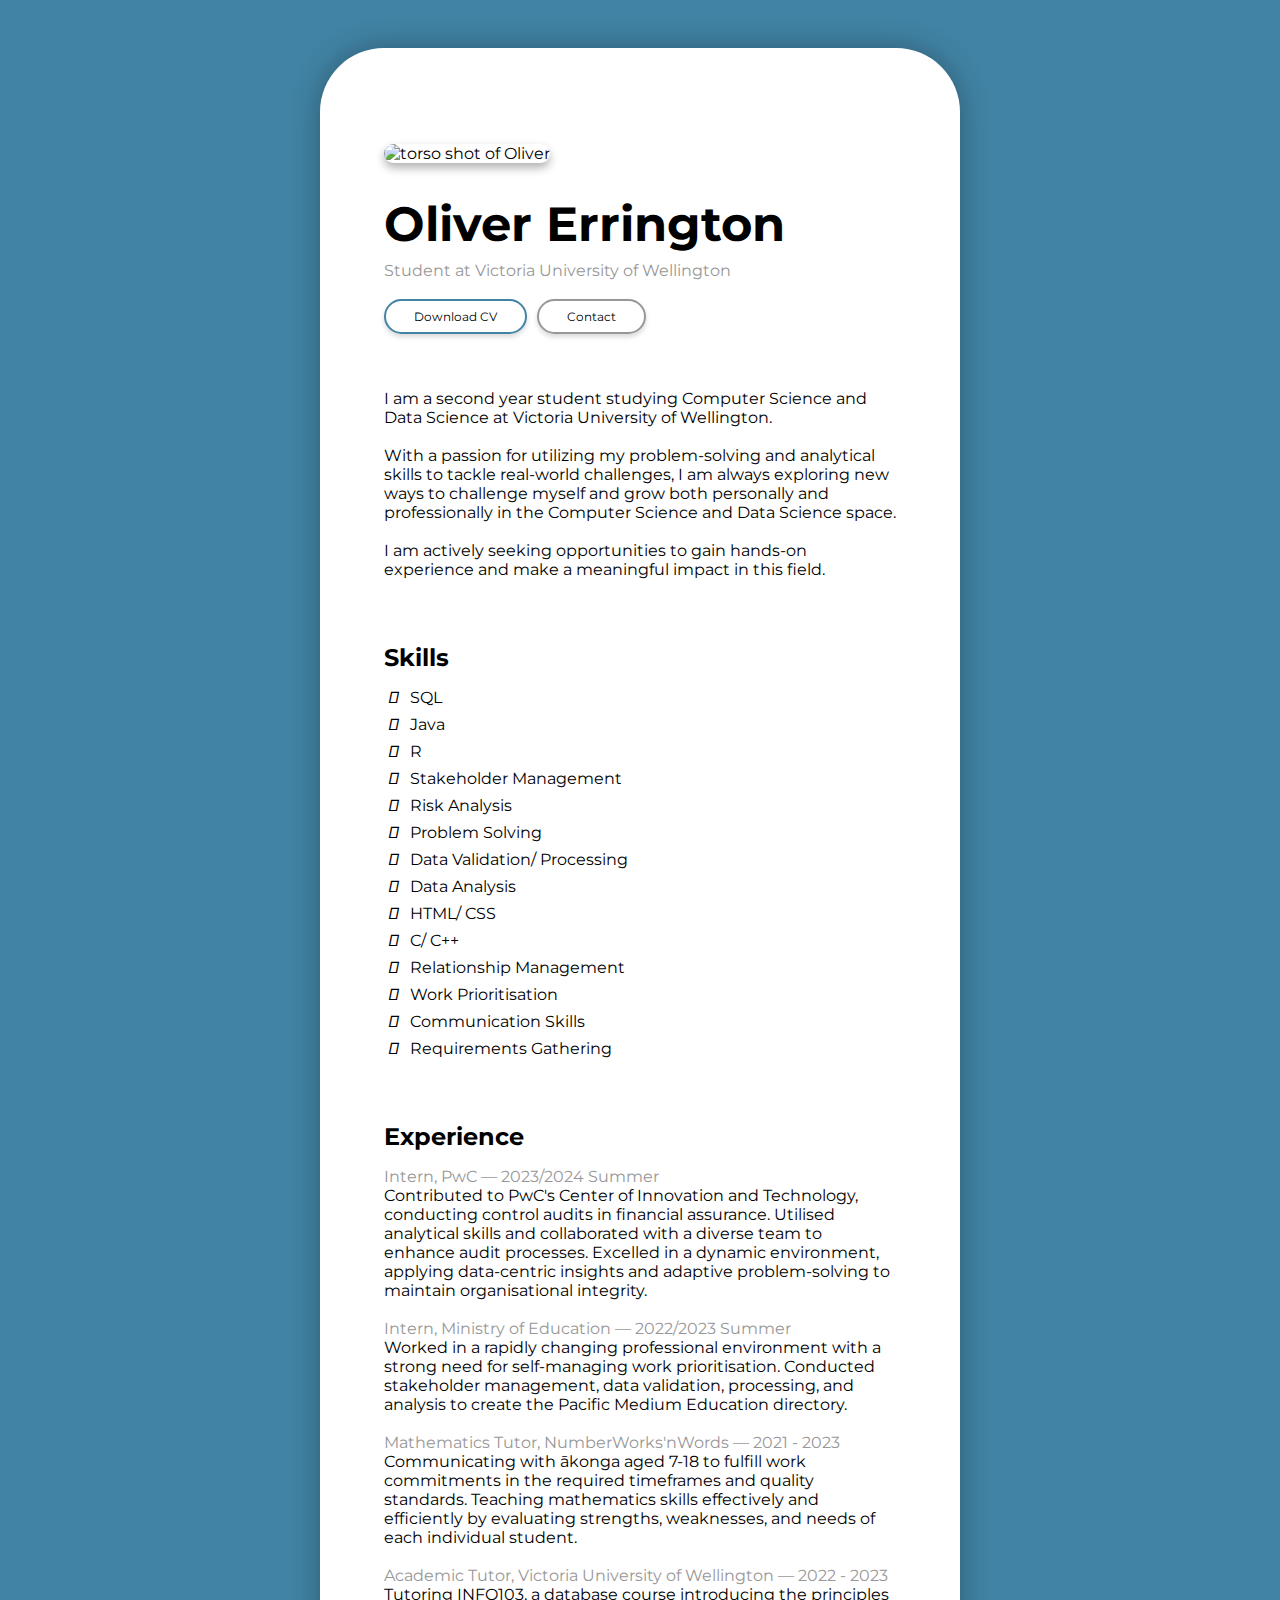
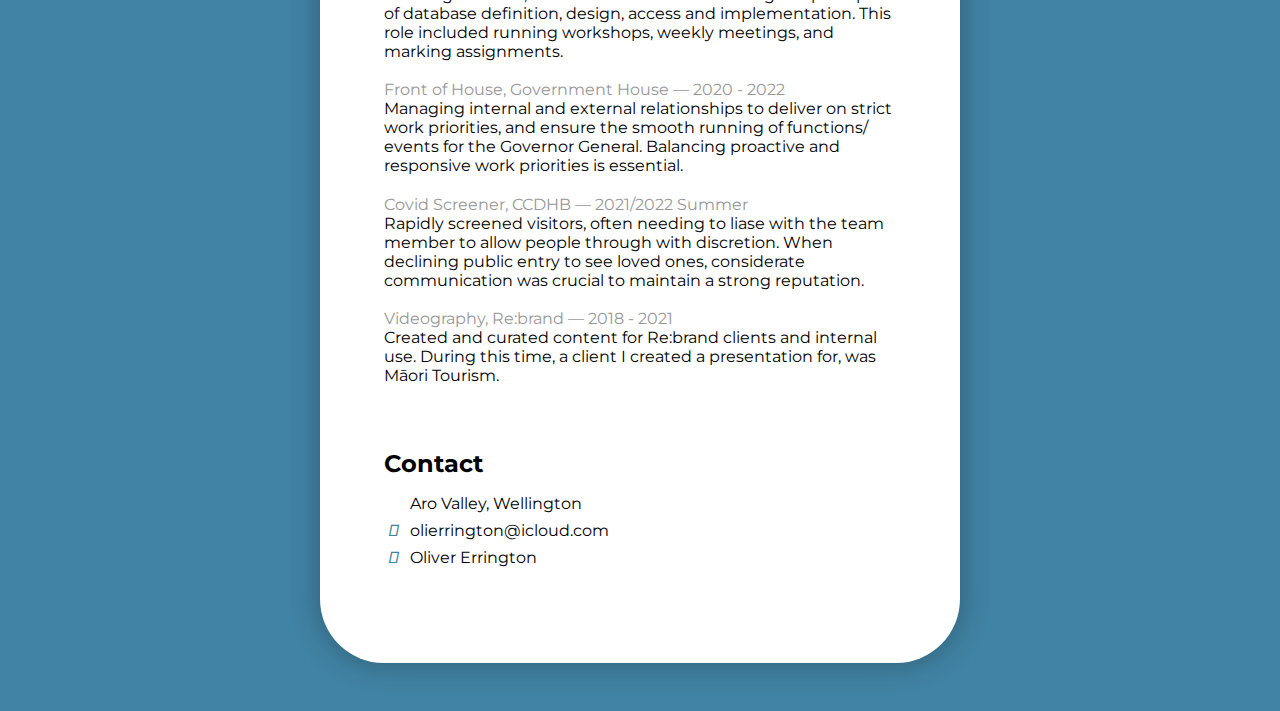
==== commit 375cfe97: "Update jobs, skills" ====
--- a/index.html
+++ b/index.html
@@ -49,7 +49,12 @@
                 </li>
                 <li>
                     <span class="fa-li"><i class="fa-solid fa-arrow-right"></i></span>
-                    Stakeholder Management</li>
+                    Stakeholder Management
+                </li>
+                <li>
+                    <span class="fa-li"><i class="fa-solid fa-arrow-right"></i></span>
+                    Risk Analysis
+                </li>
                 <li>
                     <span class="fa-li"><i class="fa-solid fa-arrow-right"></i></span>
                     Problem Solving
@@ -92,16 +97,24 @@
         <div id="experience">
             <h2>Experience</h2>
             <div>
+                <h3>Intern, PwC — 2023/2024 Summer</h3>
+                <p>Contributed to PwC's Center of Innovation and Technology, conducting control audits in financial assurance. Utilised analytical skills and collaborated with a diverse team to enhance audit processes. Excelled in a dynamic environment, applying data-centric insights and adaptive problem-solving to maintain organisational integrity.</p>
+            </div>
+            <div>
                 <h3>Intern, Ministry of Education — 2022/2023 Summer</h3>
                 <p>Worked in a rapidly changing professional environment with a strong need for self-managing work prioritisation. Conducted stakeholder management, data validation, processing, and analysis to create the Pacific Medium Education directory.</p>
             </div>
             <div>
-                <h3>Front of House, Government House — 2020 - Present</h3>
-                <p>Managing internal and external relationships to deliver on strict work priorities, and ensure the smooth running of functions/ events for the Governor General. Balancing proactive and responsive work priorities is essential.</p>
+                <h3>Mathematics Tutor, NumberWorks'nWords — 2021 - 2023</h3>
+                <p>Communicating with ākonga aged 7-18 to fulfill work commitments in the required timeframes and quality standards. Teaching mathematics skills effectively and efficiently by evaluating strengths, weaknesses, and needs of each individual student.</p>
             </div>
             <div>
-                <h3>Maths Tutor, NumberWorks'nWords — 2021 - Present</h3>
-                <p>Communicating with ākonga aged 7-18 to fulfill work commitments in the required timeframes and quality standards. Teaching mathematics skills effectively and efficiently by evaluating strengths, weaknesses, and needs of each individual student.</p>
+                <h3>Academic Tutor, Victoria University of Wellington — 2022 - 2023</h3>
+                <p>Tutoring INFO103, a database course introducing the principles of database definition, design, access and implementation. This role included running workshops, weekly meetings, and marking assignments.</p>
+            </div>
+            <div>
+                <h3>Front of House, Government House — 2020 - 2022</h3>
+                <p>Managing internal and external relationships to deliver on strict work priorities, and ensure the smooth running of functions/ events for the Governor General. Balancing proactive and responsive work priorities is essential.</p>
             </div>
             <div>
                 <h3>Covid Screener, CCDHB — 2021/2022 Summer</h3>
@@ -109,7 +122,7 @@
             </div>
             <div>
                 <h3>Videography, Re:brand — 2018 - 2021</h3>
-                <p>Created and curated content for Re:brand clients and internal use. During this time a client I created a presentation for was Maori Tourism.</p>
+                <p>Created and curated content for Re:brand clients and internal use. During this time, a client I created a presentation for, was Māori Tourism.</p>
             </div>
         </div>
 
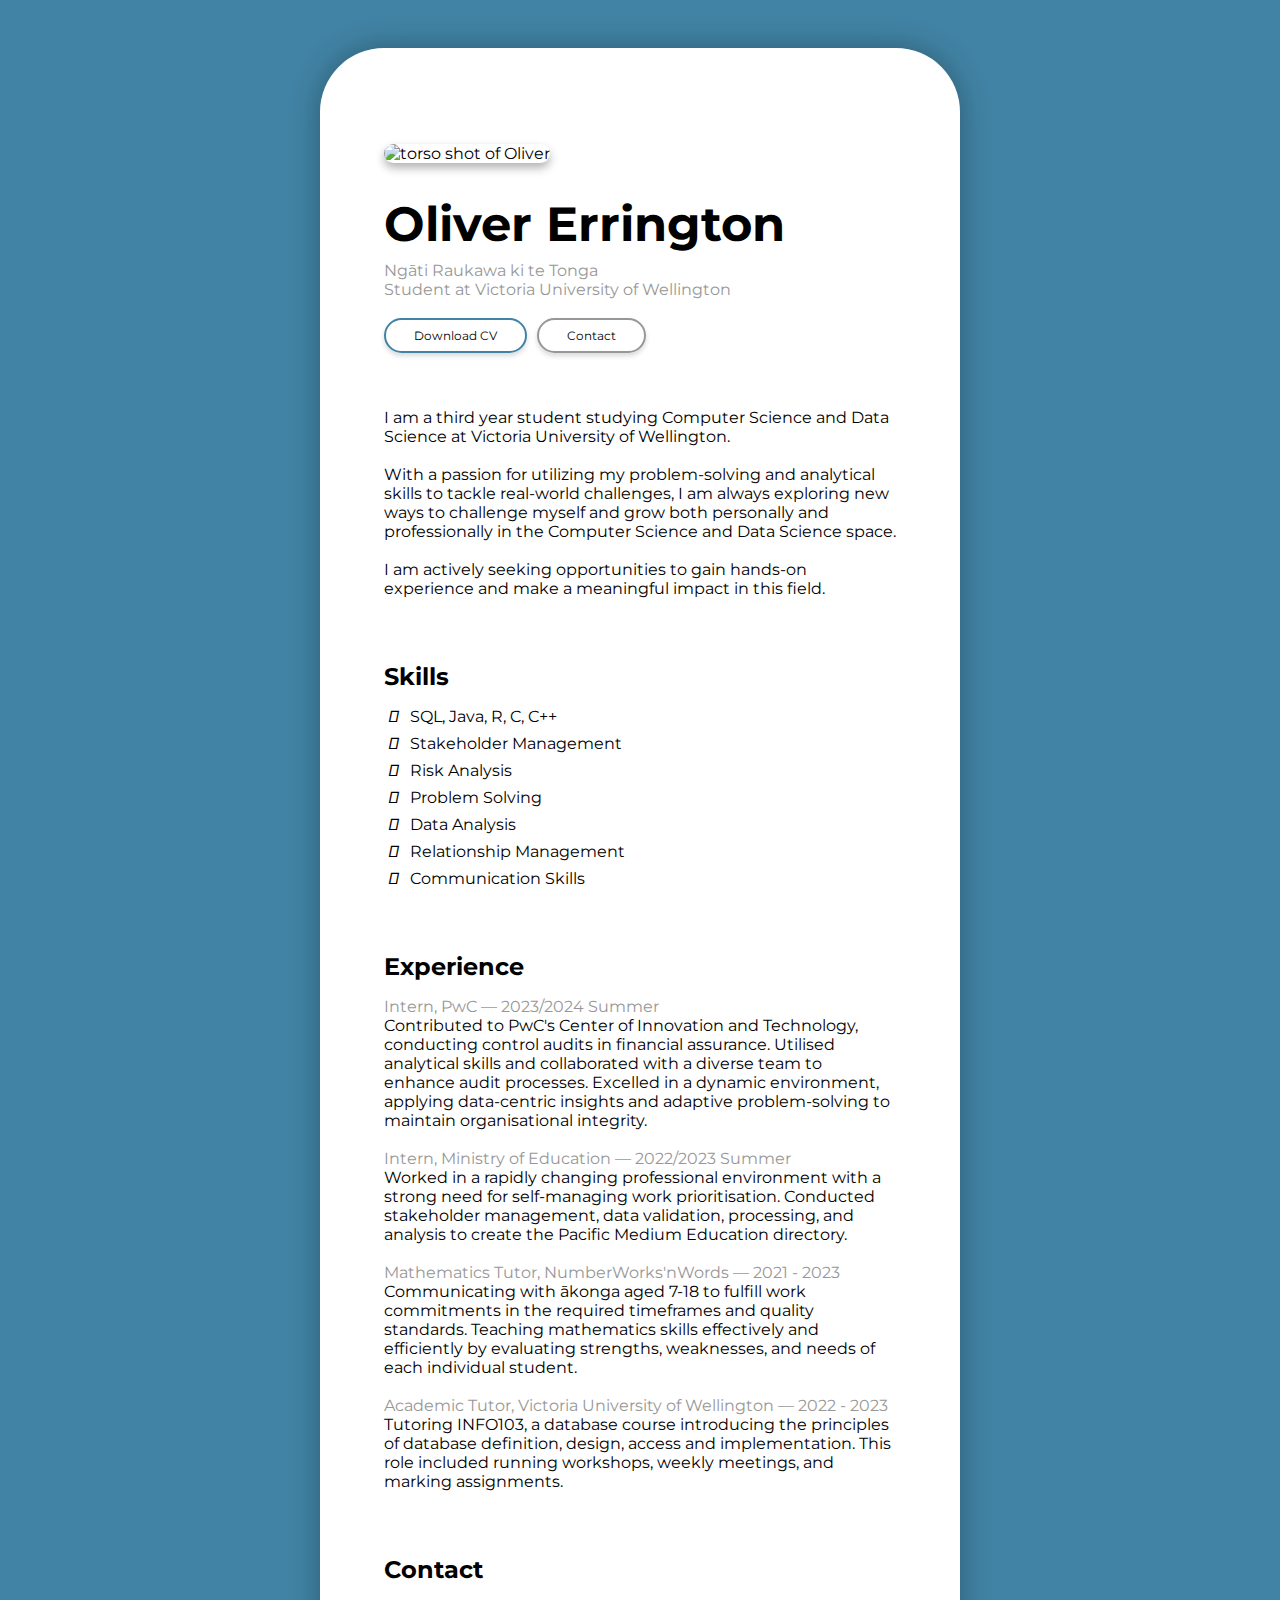
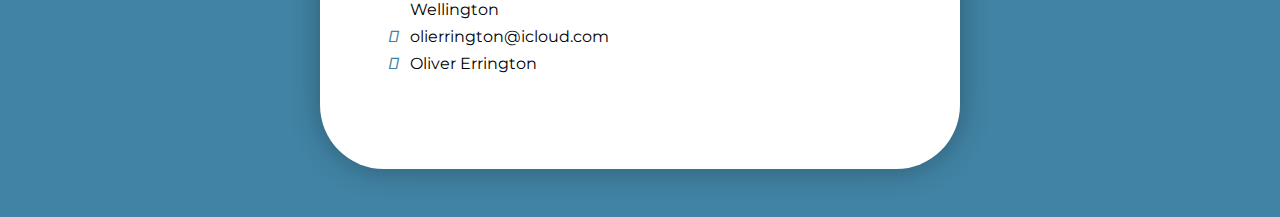
==== commit b79209bd: "Update info" ====
--- a/index.html
+++ b/index.html
@@ -17,14 +17,14 @@
         <div id="header">
             <img src="prfp.png" alt="torso shot of Oliver">
             <h1>Oliver Errington</h1>
-            <h3>Student at Victoria University of Wellington</h3>
+            <h3>Ngāti Raukawa ki te Tonga<br>Student at Victoria University of Wellington</h3>
             <button id="download" onclick="location.href='CV.pdf';">Download CV</button>
             <button onclick="location.href='#contact';">Contact</button>
         </div>
 
         <div id="bio">
             <p>
-                I am a second year student studying Computer Science and Data Science at Victoria University of Wellington.
+                I am a third year student studying Computer Science and Data Science at Victoria University of Wellington.
                 <br><br>
                 With a passion for utilizing my problem-solving and analytical skills to tackle real-world challenges, I am always exploring new ways to challenge myself and grow both personally and professionally in the Computer Science and Data Science space.
                 <br><br>
@@ -37,15 +37,7 @@
             <ul class="fa-ul">
                 <li>
                     <span class="fa-li"><i class="fa-solid fa-arrow-right"></i></span>
-                    SQL
-                </li>
-                <li>
-                    <span class="fa-li"><i class="fa-solid fa-arrow-right"></i></span>
-                    Java
-                </li>
-                <li>
-                    <span class="fa-li"><i class="fa-solid fa-arrow-right"></i></span>
-                    R
+                    SQL, Java, R, C, C++
                 </li>
                 <li>
                     <span class="fa-li"><i class="fa-solid fa-arrow-right"></i></span>
@@ -61,19 +53,7 @@
                 </li>
                 <li>
                     <span class="fa-li"><i class="fa-solid fa-arrow-right"></i></span>
-                    Data Validation/ Processing
-                </li>
-                <li>
-                    <span class="fa-li"><i class="fa-solid fa-arrow-right"></i></span>
                     Data Analysis
-                </li>
-                <li>
-                    <span class="fa-li"><i class="fa-solid fa-arrow-right"></i></span>
-                    HTML/ CSS
-                </li>
-                <li>
-                    <span class="fa-li"><i class="fa-solid fa-arrow-right"></i></span>
-                    C/ C++
                 </li>
                 <li>
                     <span class="fa-li"><i class="fa-solid fa-arrow-right"></i></span>
@@ -81,15 +61,7 @@
                 </li>
                 <li>
                     <span class="fa-li"><i class="fa-solid fa-arrow-right"></i></span>
-                    Work Prioritisation
-                </li>
-                <li>
-                    <span class="fa-li"><i class="fa-solid fa-arrow-right"></i></span>
                     Communication Skills
-                </li>
-                <li>
-                    <span class="fa-li"><i class="fa-solid fa-arrow-right"></i></span>
-                    Requirements Gathering
                 </li>
             </ul>
         </div>
@@ -112,18 +84,6 @@
                 <h3>Academic Tutor, Victoria University of Wellington — 2022 - 2023</h3>
                 <p>Tutoring INFO103, a database course introducing the principles of database definition, design, access and implementation. This role included running workshops, weekly meetings, and marking assignments.</p>
             </div>
-            <div>
-                <h3>Front of House, Government House — 2020 - 2022</h3>
-                <p>Managing internal and external relationships to deliver on strict work priorities, and ensure the smooth running of functions/ events for the Governor General. Balancing proactive and responsive work priorities is essential.</p>
-            </div>
-            <div>
-                <h3>Covid Screener, CCDHB — 2021/2022 Summer</h3>
-                <p>Rapidly screened visitors, often needing to liase with the team member to allow people through with discretion. When declining public entry to see loved ones, considerate communication was crucial to maintain a strong reputation.</p>
-            </div>
-            <div>
-                <h3>Videography, Re:brand — 2018 - 2021</h3>
-                <p>Created and curated content for Re:brand clients and internal use. During this time, a client I created a presentation for, was Māori Tourism.</p>
-            </div>
         </div>
 
         <div id="contact">
@@ -138,8 +98,8 @@
             <ul class="fa-ul">
                 <li>
                     <span class="fa-li"><i class="fa-solid fa-location-dot"></i></span>
-                    <a href="https://maps.google.com/maps?q=Aro+Valley,+Wellington" target="_blank">
-                        Aro Valley, Wellington
+                    <a href="https://maps.google.com/maps?q=Wellington" target="_blank">
+                        Wellington
                     </a>
                 </li>
                 <li>
@@ -151,7 +111,7 @@
                 <li>
                     <span class="fa-li"><i class="fa-brands fa-linkedin"></i></span>
                     <a href="https://linkedin.com/in/olivererrington/" target="_blank">
-                    Oliver Errington
+                        Oliver Errington
                     </a>
                 </li>
             </ul>
